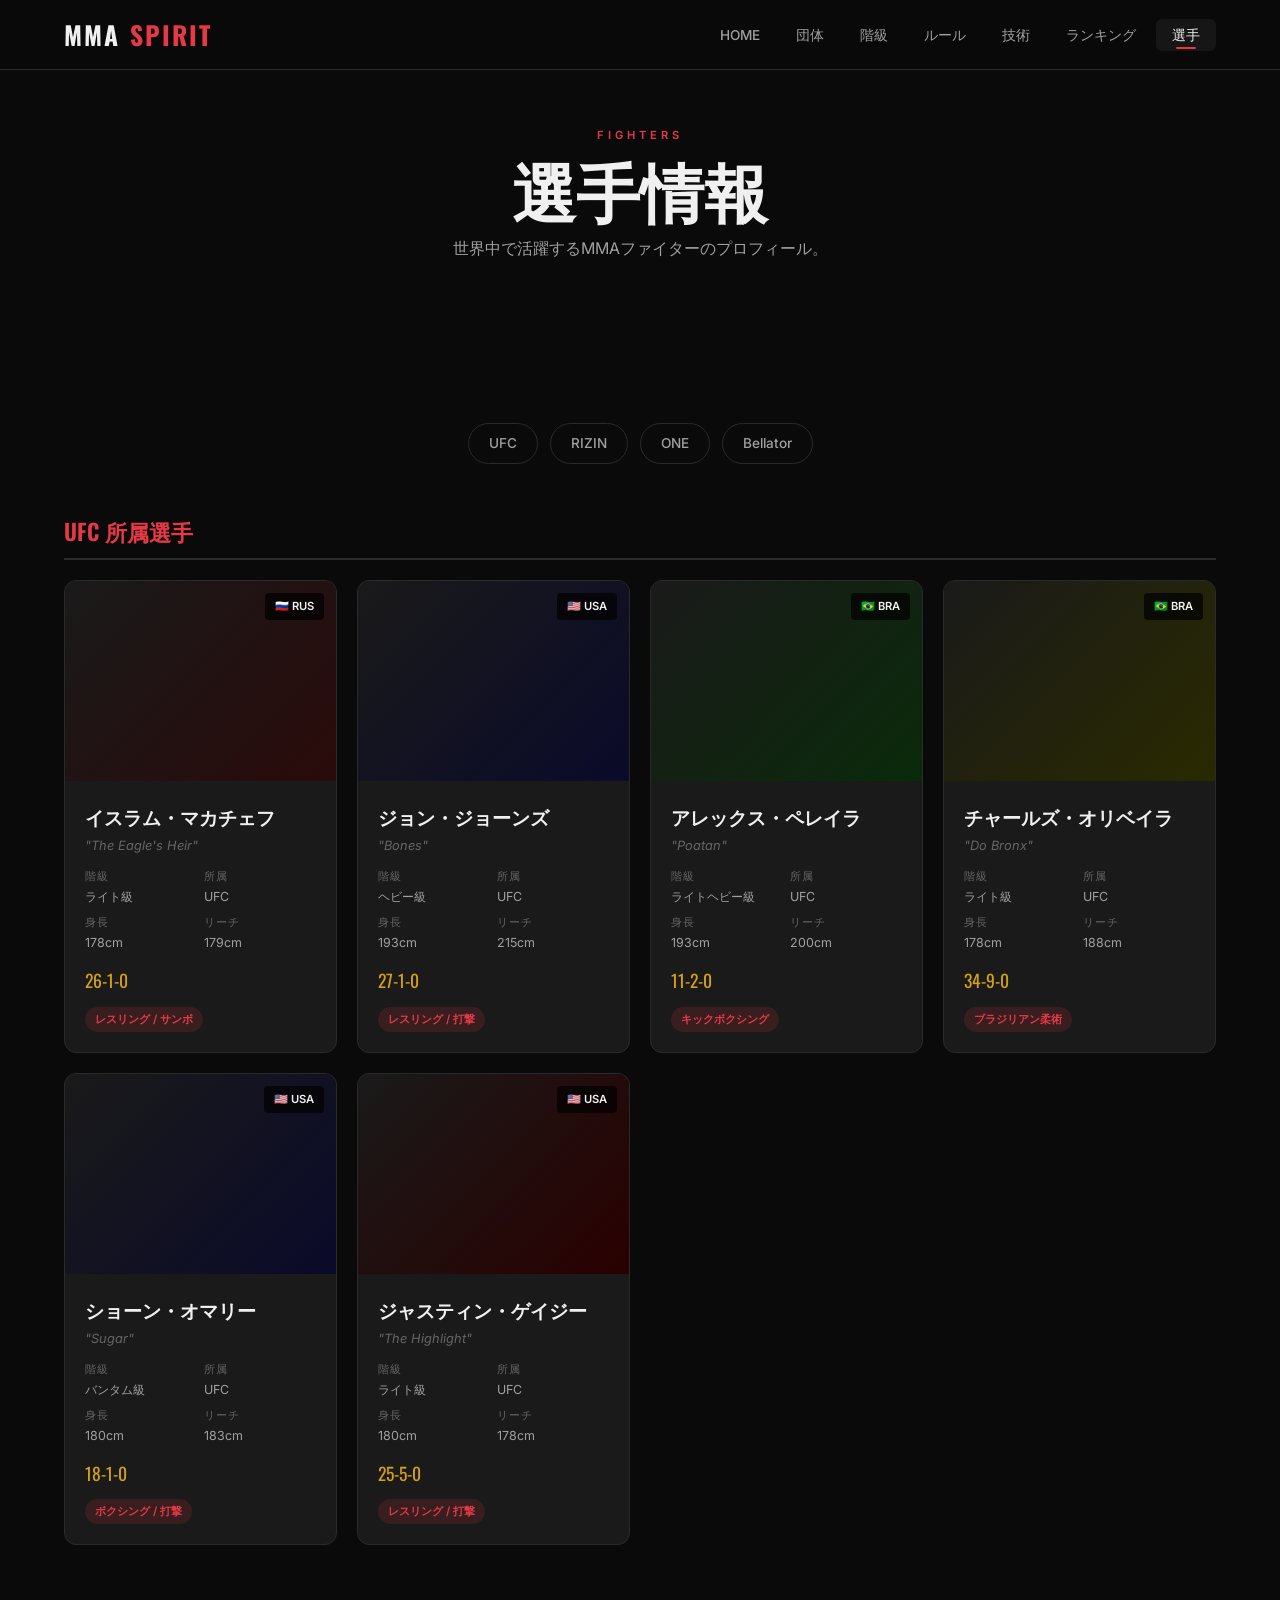
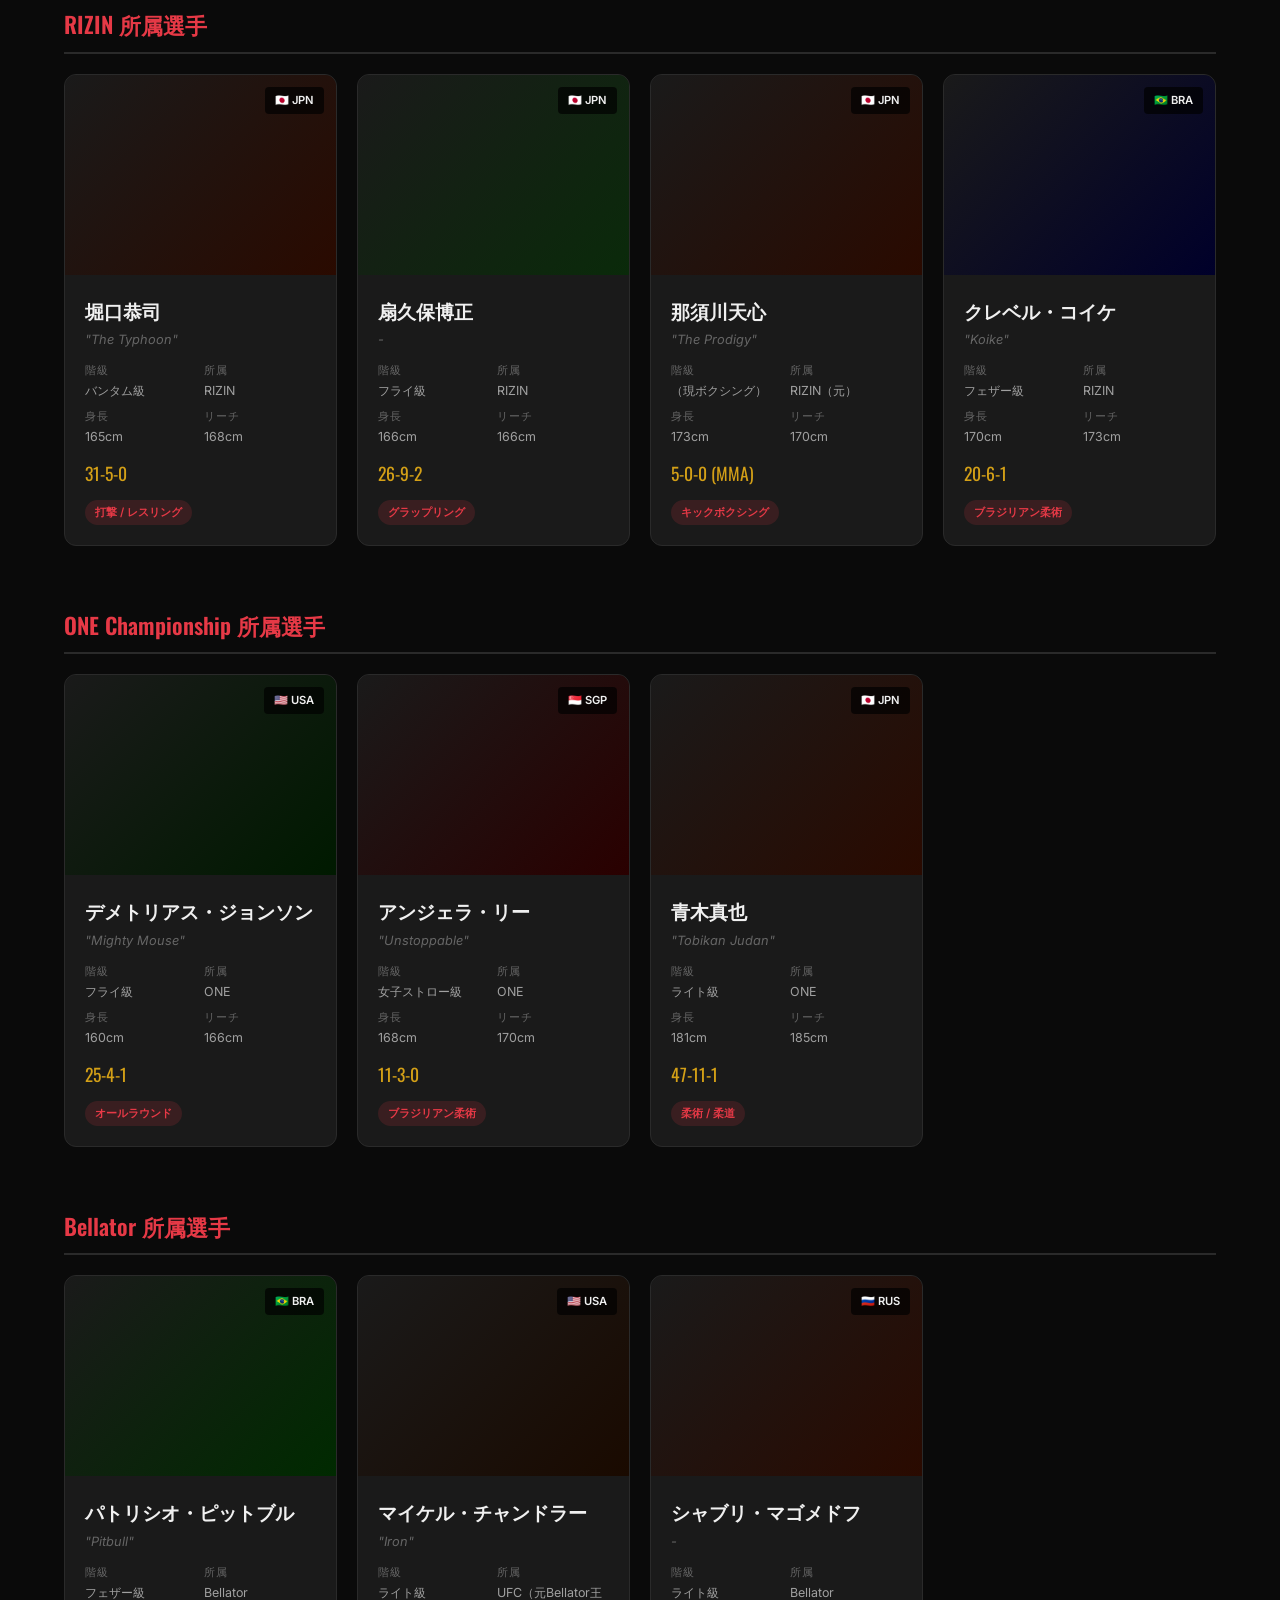
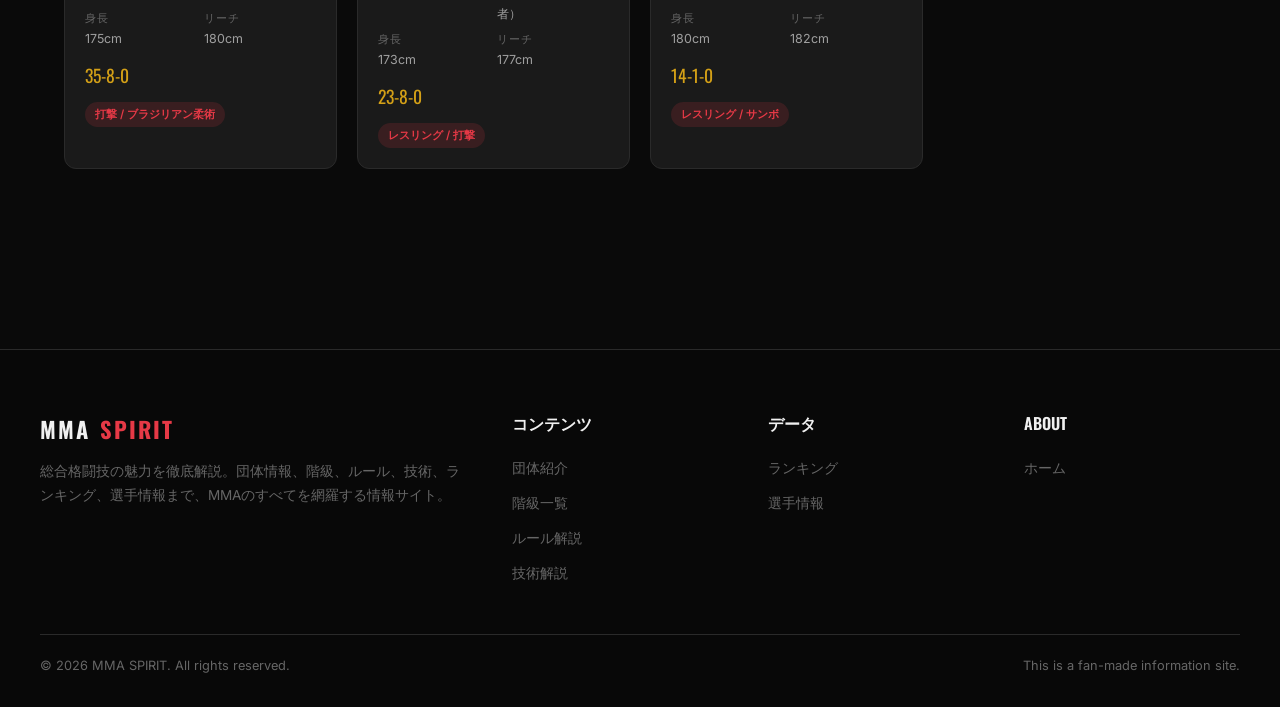
==== fighters.html @ 65aec757 "update" ====
<!DOCTYPE html>
<html lang="ja">
<head>
  <meta charset="UTF-8">
  <meta name="viewport" content="width=device-width, initial-scale=1.0">
  <title>選手情報 | MMA SPIRIT</title>
  <link rel="icon" type="image/svg+xml" href="data:image/svg+xml,<svg xmlns='http://www.w3.org/2000/svg' viewBox='0 0 100 100'><text y='.9em' font-size='90'>🥊</text></svg>">
  <link rel="stylesheet" href="css/style.css">
</head>
<body>

  <nav class="nav">
    <div class="nav-inner">
      <a href="index.html" class="nav-logo">MMA<span>SPIRIT</span></a>
      <ul class="nav-links">
        <li><a href="index.html">HOME</a></li>
        <li><a href="organizations.html">団体</a></li>
        <li><a href="weight-classes.html">階級</a></li>
        <li><a href="rules.html">ルール</a></li>
        <li><a href="techniques.html">技術</a></li>
        <li><a href="rankings.html">ランキング</a></li>
        <li><a href="fighters.html" class="active">選手</a></li>
      </ul>
      <button class="nav-toggle" aria-label="メニュー">
        <span></span><span></span><span></span>
      </button>
    </div>
  </nav>

  <header class="page-header">
    <div class="page-header-bg"></div>
    <div class="page-header-content">
      <div class="section-label">Fighters</div>
      <h1>選手情報</h1>
      <p style="color:var(--text-secondary); margin-top:12px; font-size:1rem;">世界中で活躍するMMAファイターのプロフィール。</p>
    </div>
  </header>

  <section class="section">
    <div class="section-nav">
      <a href="#ufc-fighters">UFC</a>
      <a href="#rizin-fighters">RIZIN</a>
      <a href="#one-fighters">ONE</a>
      <a href="#bellator-fighters">Bellator</a>
    </div>

    <div id="ufc-fighters">
      <h2 class="weight-category-label">UFC 所属選手</h2>
      <div class="fighter-grid">
        <div class="fighter-card fade-in">
          <div class="fighter-image" style="background: linear-gradient(135deg, #1a1a1a 0%, #2a0a0a 100%);">
            <span class="fighter-flag">🇷🇺 RUS</span>
          </div>
          <div class="fighter-body">
            <h3 class="fighter-name">イスラム・マカチェフ</h3>
            <div class="fighter-nickname">"The Eagle's Heir"</div>
            <div class="fighter-stats">
              <div class="fighter-stat"><span>階級</span>ライト級</div>
              <div class="fighter-stat"><span>所属</span>UFC</div>
              <div class="fighter-stat"><span>身長</span>178cm</div>
              <div class="fighter-stat"><span>リーチ</span>179cm</div>
            </div>
            <div class="fighter-record">26-1-0</div>
            <div style="margin-top:8px;"><span class="fighter-style">レスリング / サンボ</span></div>
          </div>
        </div>

        <div class="fighter-card fade-in">
          <div class="fighter-image" style="background: linear-gradient(135deg, #1a1a1a 0%, #0a0a2a 100%);">
            <span class="fighter-flag">🇺🇸 USA</span>
          </div>
          <div class="fighter-body">
            <h3 class="fighter-name">ジョン・ジョーンズ</h3>
            <div class="fighter-nickname">"Bones"</div>
            <div class="fighter-stats">
              <div class="fighter-stat"><span>階級</span>ヘビー級</div>
              <div class="fighter-stat"><span>所属</span>UFC</div>
              <div class="fighter-stat"><span>身長</span>193cm</div>
              <div class="fighter-stat"><span>リーチ</span>215cm</div>
            </div>
            <div class="fighter-record">27-1-0</div>
            <div style="margin-top:8px;"><span class="fighter-style">レスリング / 打撃</span></div>
          </div>
        </div>

        <div class="fighter-card fade-in">
          <div class="fighter-image" style="background: linear-gradient(135deg, #1a1a1a 0%, #0a2a0a 100%);">
            <span class="fighter-flag">🇧🇷 BRA</span>
          </div>
          <div class="fighter-body">
            <h3 class="fighter-name">アレックス・ペレイラ</h3>
            <div class="fighter-nickname">"Poatan"</div>
            <div class="fighter-stats">
              <div class="fighter-stat"><span>階級</span>ライトヘビー級</div>
              <div class="fighter-stat"><span>所属</span>UFC</div>
              <div class="fighter-stat"><span>身長</span>193cm</div>
              <div class="fighter-stat"><span>リーチ</span>200cm</div>
            </div>
            <div class="fighter-record">11-2-0</div>
            <div style="margin-top:8px;"><span class="fighter-style">キックボクシング</span></div>
          </div>
        </div>

        <div class="fighter-card fade-in">
          <div class="fighter-image" style="background: linear-gradient(135deg, #1a1a1a 0%, #2a2a00 100%);">
            <span class="fighter-flag">🇧🇷 BRA</span>
          </div>
          <div class="fighter-body">
            <h3 class="fighter-name">チャールズ・オリベイラ</h3>
            <div class="fighter-nickname">"Do Bronx"</div>
            <div class="fighter-stats">
              <div class="fighter-stat"><span>階級</span>ライト級</div>
              <div class="fighter-stat"><span>所属</span>UFC</div>
              <div class="fighter-stat"><span>身長</span>178cm</div>
              <div class="fighter-stat"><span>リーチ</span>188cm</div>
            </div>
            <div class="fighter-record">34-9-0</div>
            <div style="margin-top:8px;"><span class="fighter-style">ブラジリアン柔術</span></div>
          </div>
        </div>

        <div class="fighter-card fade-in">
          <div class="fighter-image" style="background: linear-gradient(135deg, #1a1a1a 0%, #0a0a2a 100%);">
            <span class="fighter-flag">🇺🇸 USA</span>
          </div>
          <div class="fighter-body">
            <h3 class="fighter-name">ショーン・オマリー</h3>
            <div class="fighter-nickname">"Sugar"</div>
            <div class="fighter-stats">
              <div class="fighter-stat"><span>階級</span>バンタム級</div>
              <div class="fighter-stat"><span>所属</span>UFC</div>
              <div class="fighter-stat"><span>身長</span>180cm</div>
              <div class="fighter-stat"><span>リーチ</span>183cm</div>
            </div>
            <div class="fighter-record">18-1-0</div>
            <div style="margin-top:8px;"><span class="fighter-style">ボクシング / 打撃</span></div>
          </div>
        </div>

        <div class="fighter-card fade-in">
          <div class="fighter-image" style="background: linear-gradient(135deg, #1a1a1a 0%, #2a0000 100%);">
            <span class="fighter-flag">🇺🇸 USA</span>
          </div>
          <div class="fighter-body">
            <h3 class="fighter-name">ジャスティン・ゲイジー</h3>
            <div class="fighter-nickname">"The Highlight"</div>
            <div class="fighter-stats">
              <div class="fighter-stat"><span>階級</span>ライト級</div>
              <div class="fighter-stat"><span>所属</span>UFC</div>
              <div class="fighter-stat"><span>身長</span>180cm</div>
              <div class="fighter-stat"><span>リーチ</span>178cm</div>
            </div>
            <div class="fighter-record">25-5-0</div>
            <div style="margin-top:8px;"><span class="fighter-style">レスリング / 打撃</span></div>
          </div>
        </div>
      </div>
    </div>

    <div id="rizin-fighters" style="margin-top:60px;">
      <h2 class="weight-category-label">RIZIN 所属選手</h2>
      <div class="fighter-grid">
        <div class="fighter-card fade-in">
          <div class="fighter-image" style="background: linear-gradient(135deg, #1a1a1a 0%, #2a0a00 100%);">
            <span class="fighter-flag">🇯🇵 JPN</span>
          </div>
          <div class="fighter-body">
            <h3 class="fighter-name">堀口恭司</h3>
            <div class="fighter-nickname">"The Typhoon"</div>
            <div class="fighter-stats">
              <div class="fighter-stat"><span>階級</span>バンタム級</div>
              <div class="fighter-stat"><span>所属</span>RIZIN</div>
              <div class="fighter-stat"><span>身長</span>165cm</div>
              <div class="fighter-stat"><span>リーチ</span>168cm</div>
            </div>
            <div class="fighter-record">31-5-0</div>
            <div style="margin-top:8px;"><span class="fighter-style">打撃 / レスリング</span></div>
          </div>
        </div>

        <div class="fighter-card fade-in">
          <div class="fighter-image" style="background: linear-gradient(135deg, #1a1a1a 0%, #0a2a0a 100%);">
            <span class="fighter-flag">🇯🇵 JPN</span>
          </div>
          <div class="fighter-body">
            <h3 class="fighter-name">扇久保博正</h3>
            <div class="fighter-nickname">-</div>
            <div class="fighter-stats">
              <div class="fighter-stat"><span>階級</span>フライ級</div>
              <div class="fighter-stat"><span>所属</span>RIZIN</div>
              <div class="fighter-stat"><span>身長</span>166cm</div>
              <div class="fighter-stat"><span>リーチ</span>166cm</div>
            </div>
            <div class="fighter-record">26-9-2</div>
            <div style="margin-top:8px;"><span class="fighter-style">グラップリング</span></div>
          </div>
        </div>

        <div class="fighter-card fade-in">
          <div class="fighter-image" style="background: linear-gradient(135deg, #1a1a1a 0%, #2a0a00 100%);">
            <span class="fighter-flag">🇯🇵 JPN</span>
          </div>
          <div class="fighter-body">
            <h3 class="fighter-name">那須川天心</h3>
            <div class="fighter-nickname">"The Prodigy"</div>
            <div class="fighter-stats">
              <div class="fighter-stat"><span>階級</span>（現ボクシング）</div>
              <div class="fighter-stat"><span>所属</span>RIZIN（元）</div>
              <div class="fighter-stat"><span>身長</span>173cm</div>
              <div class="fighter-stat"><span>リーチ</span>170cm</div>
            </div>
            <div class="fighter-record">5-0-0 (MMA)</div>
            <div style="margin-top:8px;"><span class="fighter-style">キックボクシング</span></div>
          </div>
        </div>

        <div class="fighter-card fade-in">
          <div class="fighter-image" style="background: linear-gradient(135deg, #1a1a1a 0%, #00002a 100%);">
            <span class="fighter-flag">🇧🇷 BRA</span>
          </div>
          <div class="fighter-body">
            <h3 class="fighter-name">クレベル・コイケ</h3>
            <div class="fighter-nickname">"Koike"</div>
            <div class="fighter-stats">
              <div class="fighter-stat"><span>階級</span>フェザー級</div>
              <div class="fighter-stat"><span>所属</span>RIZIN</div>
              <div class="fighter-stat"><span>身長</span>170cm</div>
              <div class="fighter-stat"><span>リーチ</span>173cm</div>
            </div>
            <div class="fighter-record">20-6-1</div>
            <div style="margin-top:8px;"><span class="fighter-style">ブラジリアン柔術</span></div>
          </div>
        </div>
      </div>
    </div>

    <div id="one-fighters" style="margin-top:60px;">
      <h2 class="weight-category-label">ONE Championship 所属選手</h2>
      <div class="fighter-grid">
        <div class="fighter-card fade-in">
          <div class="fighter-image" style="background: linear-gradient(135deg, #1a1a1a 0%, #001a00 100%);">
            <span class="fighter-flag">🇺🇸 USA</span>
          </div>
          <div class="fighter-body">
            <h3 class="fighter-name">デメトリアス・ジョンソン</h3>
            <div class="fighter-nickname">"Mighty Mouse"</div>
            <div class="fighter-stats">
              <div class="fighter-stat"><span>階級</span>フライ級</div>
              <div class="fighter-stat"><span>所属</span>ONE</div>
              <div class="fighter-stat"><span>身長</span>160cm</div>
              <div class="fighter-stat"><span>リーチ</span>166cm</div>
            </div>
            <div class="fighter-record">25-4-1</div>
            <div style="margin-top:8px;"><span class="fighter-style">オールラウンド</span></div>
          </div>
        </div>

        <div class="fighter-card fade-in">
          <div class="fighter-image" style="background: linear-gradient(135deg, #1a1a1a 0%, #2a0000 100%);">
            <span class="fighter-flag">🇸🇬 SGP</span>
          </div>
          <div class="fighter-body">
            <h3 class="fighter-name">アンジェラ・リー</h3>
            <div class="fighter-nickname">"Unstoppable"</div>
            <div class="fighter-stats">
              <div class="fighter-stat"><span>階級</span>女子ストロー級</div>
              <div class="fighter-stat"><span>所属</span>ONE</div>
              <div class="fighter-stat"><span>身長</span>168cm</div>
              <div class="fighter-stat"><span>リーチ</span>170cm</div>
            </div>
            <div class="fighter-record">11-3-0</div>
            <div style="margin-top:8px;"><span class="fighter-style">ブラジリアン柔術</span></div>
          </div>
        </div>

        <div class="fighter-card fade-in">
          <div class="fighter-image" style="background: linear-gradient(135deg, #1a1a1a 0%, #2a0a00 100%);">
            <span class="fighter-flag">🇯🇵 JPN</span>
          </div>
          <div class="fighter-body">
            <h3 class="fighter-name">青木真也</h3>
            <div class="fighter-nickname">"Tobikan Judan"</div>
            <div class="fighter-stats">
              <div class="fighter-stat"><span>階級</span>ライト級</div>
              <div class="fighter-stat"><span>所属</span>ONE</div>
              <div class="fighter-stat"><span>身長</span>181cm</div>
              <div class="fighter-stat"><span>リーチ</span>185cm</div>
            </div>
            <div class="fighter-record">47-11-1</div>
            <div style="margin-top:8px;"><span class="fighter-style">柔術 / 柔道</span></div>
          </div>
        </div>
      </div>
    </div>

    <div id="bellator-fighters" style="margin-top:60px;">
      <h2 class="weight-category-label">Bellator 所属選手</h2>
      <div class="fighter-grid">
        <div class="fighter-card fade-in">
          <div class="fighter-image" style="background: linear-gradient(135deg, #1a1a1a 0%, #002a00 100%);">
            <span class="fighter-flag">🇧🇷 BRA</span>
          </div>
          <div class="fighter-body">
            <h3 class="fighter-name">パトリシオ・ピットブル</h3>
            <div class="fighter-nickname">"Pitbull"</div>
            <div class="fighter-stats">
              <div class="fighter-stat"><span>階級</span>フェザー級</div>
              <div class="fighter-stat"><span>所属</span>Bellator</div>
              <div class="fighter-stat"><span>身長</span>175cm</div>
              <div class="fighter-stat"><span>リーチ</span>180cm</div>
            </div>
            <div class="fighter-record">35-8-0</div>
            <div style="margin-top:8px;"><span class="fighter-style">打撃 / ブラジリアン柔術</span></div>
          </div>
        </div>

        <div class="fighter-card fade-in">
          <div class="fighter-image" style="background: linear-gradient(135deg, #1a1a1a 0%, #1a0a00 100%);">
            <span class="fighter-flag">🇺🇸 USA</span>
          </div>
          <div class="fighter-body">
            <h3 class="fighter-name">マイケル・チャンドラー</h3>
            <div class="fighter-nickname">"Iron"</div>
            <div class="fighter-stats">
              <div class="fighter-stat"><span>階級</span>ライト級</div>
              <div class="fighter-stat"><span>所属</span>UFC（元Bellator王者）</div>
              <div class="fighter-stat"><span>身長</span>173cm</div>
              <div class="fighter-stat"><span>リーチ</span>177cm</div>
            </div>
            <div class="fighter-record">23-8-0</div>
            <div style="margin-top:8px;"><span class="fighter-style">レスリング / 打撃</span></div>
          </div>
        </div>

        <div class="fighter-card fade-in">
          <div class="fighter-image" style="background: linear-gradient(135deg, #1a1a1a 0%, #2a0a00 100%);">
            <span class="fighter-flag">🇷🇺 RUS</span>
          </div>
          <div class="fighter-body">
            <h3 class="fighter-name">シャブリ・マゴメドフ</h3>
            <div class="fighter-nickname">-</div>
            <div class="fighter-stats">
              <div class="fighter-stat"><span>階級</span>ライト級</div>
              <div class="fighter-stat"><span>所属</span>Bellator</div>
              <div class="fighter-stat"><span>身長</span>180cm</div>
              <div class="fighter-stat"><span>リーチ</span>182cm</div>
            </div>
            <div class="fighter-record">14-1-0</div>
            <div style="margin-top:8px;"><span class="fighter-style">レスリング / サンボ</span></div>
          </div>
        </div>
      </div>
    </div>
  </section>

  <footer class="footer">
    <div class="footer-inner">
      <div>
        <a href="index.html" class="nav-logo" style="font-size:1.4rem;">MMA<span>SPIRIT</span></a>
        <p class="footer-brand-desc">総合格闘技の魅力を徹底解説。団体情報、階級、ルール、技術、ランキング、選手情報まで、MMAのすべてを網羅する情報サイト。</p>
      </div>
      <div>
        <h4>コンテンツ</h4>
        <ul>
          <li><a href="organizations.html">団体紹介</a></li>
          <li><a href="weight-classes.html">階級一覧</a></li>
          <li><a href="rules.html">ルール解説</a></li>
          <li><a href="techniques.html">技術解説</a></li>
        </ul>
      </div>
      <div>
        <h4>データ</h4>
        <ul>
          <li><a href="rankings.html">ランキング</a></li>
          <li><a href="fighters.html">選手情報</a></li>
        </ul>
      </div>
      <div>
        <h4>ABOUT</h4>
        <ul>
          <li><a href="index.html">ホーム</a></li>
        </ul>
      </div>
    </div>
    <div class="footer-bottom">
      <span>&copy; 2026 MMA SPIRIT. All rights reserved.</span>
      <span>This is a fan-made information site.</span>
    </div>
  </footer>

  <script src="js/main.js"></script>
</body>
</html>
---- css/style.css ----
@import url('https://fonts.googleapis.com/css2?family=Oswald:wght@400;500;600;700&family=Inter:wght@300;400;500;600;700&display=swap');

:root {
  --bg-primary: #0a0a0a;
  --bg-secondary: #111111;
  --bg-card: #1a1a1a;
  --bg-card-hover: #222222;
  --border-color: #2a2a2a;
  --border-light: #333333;

  --red-primary: #e63946;
  --red-dark: #c1121f;
  --red-glow: rgba(230, 57, 70, 0.3);

  --gold-primary: #d4a017;
  --gold-light: #f0c040;
  --gold-glow: rgba(212, 160, 23, 0.3);

  --text-primary: #f0f0f0;
  --text-secondary: #a0a0a0;
  --text-muted: #666666;

  --font-heading: 'Oswald', sans-serif;
  --font-body: 'Inter', sans-serif;

  --nav-height: 70px;
  --max-width: 1200px;
  --radius-sm: 6px;
  --radius-md: 12px;
  --radius-lg: 20px;
}

*, *::before, *::after { margin: 0; padding: 0; box-sizing: border-box; }

html { scroll-behavior: smooth; }

body {
  font-family: var(--font-body);
  background: var(--bg-primary);
  color: var(--text-primary);
  line-height: 1.7;
  -webkit-font-smoothing: antialiased;
  overflow-x: hidden;
}

/* Scrollbar */
::-webkit-scrollbar { width: 8px; }
::-webkit-scrollbar-track { background: var(--bg-primary); }
::-webkit-scrollbar-thumb { background: #333; border-radius: 4px; }
::-webkit-scrollbar-thumb:hover { background: #555; }

/* Navigation */
.nav {
  position: fixed;
  top: 0; left: 0; right: 0;
  height: var(--nav-height);
  background: rgba(10, 10, 10, 0.95);
  backdrop-filter: blur(20px);
  -webkit-backdrop-filter: blur(20px);
  border-bottom: 1px solid var(--border-color);
  z-index: 1000;
  transition: transform 0.3s ease, background 0.3s ease;
}

.nav.hidden { transform: translateY(-100%); }

.nav-inner {
  max-width: var(--max-width);
  margin: 0 auto;
  padding: 0 24px;
  height: 100%;
  display: flex;
  align-items: center;
  justify-content: space-between;
}

.nav-logo {
  font-family: var(--font-heading);
  font-size: 1.6rem;
  font-weight: 700;
  text-decoration: none;
  color: var(--text-primary);
  letter-spacing: 2px;
  display: flex;
  align-items: center;
  gap: 10px;
}

.nav-logo span { color: var(--red-primary); }

.nav-links {
  display: flex;
  gap: 4px;
  list-style: none;
}

.nav-links a {
  color: var(--text-secondary);
  text-decoration: none;
  padding: 8px 16px;
  border-radius: var(--radius-sm);
  font-size: 0.85rem;
  font-weight: 500;
  transition: all 0.2s ease;
  position: relative;
}

.nav-links a:hover,
.nav-links a.active {
  color: var(--text-primary);
  background: rgba(255,255,255,0.05);
}

.nav-links a.active::after {
  content: '';
  position: absolute;
  bottom: 2px; left: 50%;
  transform: translateX(-50%);
  width: 20px;
  height: 2px;
  background: var(--red-primary);
  border-radius: 2px;
}

.nav-toggle {
  display: none;
  flex-direction: column;
  gap: 5px;
  cursor: pointer;
  background: none;
  border: none;
  padding: 4px;
}

.nav-toggle span {
  width: 24px;
  height: 2px;
  background: var(--text-primary);
  border-radius: 2px;
  transition: all 0.3s ease;
}

/* Hero Section */
.hero {
  min-height: 100vh;
  display: flex;
  align-items: center;
  justify-content: center;
  position: relative;
  overflow: hidden;
  padding: 120px 24px 80px;
}

.hero-bg {
  position: absolute;
  inset: 0;
  background:
    linear-gradient(135deg, rgba(10,10,10,0.85) 0%, rgba(10,10,10,0.6) 50%, rgba(10,10,10,0.85) 100%),
    url('https://images.unsplash.com/photo-1549719386-74dfcbf7dbed?w=1920&q=80') center/cover no-repeat;
  z-index: 0;
}

.hero-bg::after {
  content: '';
  position: absolute;
  inset: 0;
  background: radial-gradient(ellipse at center, transparent 0%, var(--bg-primary) 100%);
}

.hero-overlay {
  position: absolute;
  inset: 0;
  background: repeating-linear-gradient(
    0deg,
    transparent,
    transparent 2px,
    rgba(255,255,255,0.015) 2px,
    rgba(255,255,255,0.015) 4px
  );
  z-index: 1;
}

.hero-content {
  position: relative;
  z-index: 2;
  text-align: center;
  max-width: 800px;
}

.hero-badge {
  display: inline-block;
  padding: 6px 20px;
  border: 1px solid var(--red-primary);
  border-radius: 50px;
  font-size: 0.75rem;
  font-weight: 600;
  letter-spacing: 3px;
  text-transform: uppercase;
  color: var(--red-primary);
  margin-bottom: 24px;
  animation: fadeInUp 0.8s ease forwards;
}

.hero-title {
  font-family: var(--font-heading);
  font-size: clamp(3rem, 8vw, 6rem);
  font-weight: 700;
  line-height: 1.05;
  margin-bottom: 20px;
  letter-spacing: -1px;
  animation: fadeInUp 0.8s ease 0.1s forwards;
  opacity: 0;
}

.hero-title .highlight { color: var(--red-primary); }
.hero-title .gold { color: var(--gold-primary); }

.hero-sub {
  font-size: clamp(1rem, 2vw, 1.2rem);
  color: var(--text-secondary);
  margin-bottom: 40px;
  line-height: 1.8;
  animation: fadeInUp 0.8s ease 0.2s forwards;
  opacity: 0;
}

.hero-actions {
  display: flex;
  gap: 16px;
  justify-content: center;
  flex-wrap: wrap;
  animation: fadeInUp 0.8s ease 0.3s forwards;
  opacity: 0;
}

/* Buttons */
.btn {
  display: inline-flex;
  align-items: center;
  gap: 8px;
  padding: 14px 32px;
  border-radius: var(--radius-sm);
  font-family: var(--font-body);
  font-size: 0.9rem;
  font-weight: 600;
  text-decoration: none;
  cursor: pointer;
  border: none;
  transition: all 0.3s ease;
  position: relative;
  overflow: hidden;
}

.btn-primary {
  background: var(--red-primary);
  color: #fff;
}

.btn-primary:hover {
  background: var(--red-dark);
  transform: translateY(-2px);
  box-shadow: 0 8px 30px var(--red-glow);
}

.btn-secondary {
  background: transparent;
  color: var(--text-primary);
  border: 1px solid var(--border-light);
}

.btn-secondary:hover {
  border-color: var(--text-primary);
  background: rgba(255,255,255,0.05);
  transform: translateY(-2px);
}

.btn-gold {
  background: var(--gold-primary);
  color: #0a0a0a;
}

.btn-gold:hover {
  background: var(--gold-light);
  transform: translateY(-2px);
  box-shadow: 0 8px 30px var(--gold-glow);
}

/* Section */
.section {
  padding: 100px 24px;
  max-width: var(--max-width);
  margin: 0 auto;
}

.section-header {
  text-align: center;
  margin-bottom: 60px;
}

.section-label {
  display: inline-block;
  font-size: 0.7rem;
  font-weight: 600;
  letter-spacing: 4px;
  text-transform: uppercase;
  color: var(--red-primary);
  margin-bottom: 12px;
}

.section-title {
  font-family: var(--font-heading);
  font-size: clamp(2rem, 4vw, 3rem);
  font-weight: 700;
  margin-bottom: 16px;
}

.section-desc {
  color: var(--text-secondary);
  font-size: 1.05rem;
  max-width: 600px;
  margin: 0 auto;
}

/* Base Disciplines Grid */
.disciplines-grid {
  display: grid;
  grid-template-columns: repeat(4, 1fr);
  gap: 20px;
}

.discipline-card {
  background: var(--bg-card);
  border: 1px solid var(--border-color);
  border-radius: var(--radius-md);
  padding: 40px 24px;
  text-align: center;
  transition: all 0.3s ease;
  position: relative;
  overflow: hidden;
}

.discipline-card::before {
  content: '';
  position: absolute;
  top: 0; left: 0; right: 0;
  height: 3px;
  background: var(--red-primary);
  transform: scaleX(0);
  transform-origin: left;
  transition: transform 0.3s ease;
}

.discipline-card:hover::before { transform: scaleX(1); }

.discipline-card:hover {
  background: var(--bg-card-hover);
  border-color: var(--border-light);
  transform: translateY(-4px);
}

.discipline-icon {
  width: 64px;
  height: 64px;
  margin: 0 auto 20px;
  border-radius: 50%;
  display: flex;
  align-items: center;
  justify-content: center;
  font-size: 1.8rem;
  border: 2px solid var(--border-color);
  transition: all 0.3s ease;
}

.discipline-card:hover .discipline-icon {
  border-color: var(--red-primary);
  background: var(--red-glow);
}

.discipline-name {
  font-family: var(--font-heading);
  font-size: 1.3rem;
  font-weight: 600;
  margin-bottom: 8px;
}

.discipline-sub {
  font-size: 0.8rem;
  color: var(--text-muted);
  margin-bottom: 12px;
}

.discipline-desc {
  font-size: 0.88rem;
  color: var(--text-secondary);
  line-height: 1.7;
}

/* Organization Cards */
.org-grid {
  display: grid;
  grid-template-columns: repeat(auto-fill, minmax(340px, 1fr));
  gap: 24px;
}

.org-card {
  background: var(--bg-card);
  border: 1px solid var(--border-color);
  border-radius: var(--radius-md);
  padding: 36px 28px;
  transition: all 0.3s ease;
  position: relative;
  overflow: hidden;
}

.org-card:hover {
  background: var(--bg-card-hover);
  border-color: var(--border-light);
  transform: translateY(-4px);
}

.org-card .org-color-bar {
  position: absolute;
  top: 0; left: 0; right: 0;
  height: 3px;
}

.org-name {
  font-family: var(--font-heading);
  font-size: 1.6rem;
  font-weight: 600;
  margin-bottom: 4px;
}

.org-region {
  font-size: 0.8rem;
  color: var(--text-muted);
  text-transform: uppercase;
  letter-spacing: 2px;
  margin-bottom: 16px;
}

.org-desc {
  font-size: 0.9rem;
  color: var(--text-secondary);
  line-height: 1.8;
  margin-bottom: 16px;
}

.org-tags {
  display: flex;
  flex-wrap: wrap;
  gap: 8px;
}

.org-tag {
  padding: 4px 12px;
  background: rgba(255,255,255,0.05);
  border-radius: 50px;
  font-size: 0.75rem;
  color: var(--text-secondary);
}

/* Weight Classes */
.weight-table-wrapper {
  overflow-x: auto;
  border-radius: var(--radius-md);
  border: 1px solid var(--border-color);
}

.weight-table {
  width: 100%;
  border-collapse: collapse;
  font-size: 0.9rem;
}

.weight-table thead {
  background: #151515;
}

.weight-table th {
  padding: 16px 20px;
  text-align: left;
  font-family: var(--font-heading);
  font-size: 0.85rem;
  font-weight: 600;
  letter-spacing: 1px;
  text-transform: uppercase;
  color: var(--text-secondary);
  border-bottom: 1px solid var(--border-color);
}

.weight-table td {
  padding: 14px 20px;
  border-bottom: 1px solid var(--border-color);
  color: var(--text-secondary);
}

.weight-table tbody tr:hover {
  background: rgba(255,255,255,0.02);
}

.weight-table .weight-class {
  color: var(--text-primary);
  font-weight: 600;
}

.weight-table .weight-limit {
  font-family: var(--font-heading);
  color: var(--gold-primary);
  font-size: 1rem;
}

.weight-category-label {
  font-family: var(--font-heading);
  font-size: 1.4rem;
  font-weight: 600;
  color: var(--red-primary);
  margin: 48px 0 20px;
  padding-bottom: 8px;
  border-bottom: 2px solid var(--border-color);
}

.weight-category-label:first-of-type { margin-top: 0; }

/* Rules page */
.rules-grid {
  display: grid;
  grid-template-columns: repeat(auto-fill, minmax(300px, 1fr));
  gap: 24px;
}

.rule-card {
  background: var(--bg-card);
  border: 1px solid var(--border-color);
  border-radius: var(--radius-md);
  padding: 32px 28px;
  transition: all 0.3s ease;
}

.rule-card:hover {
  border-color: var(--border-light);
  background: var(--bg-card-hover);
}

.rule-number {
  font-family: var(--font-heading);
  font-size: 2.5rem;
  font-weight: 700;
  color: var(--red-primary);
  opacity: 0.3;
  line-height: 1;
  margin-bottom: 8px;
}

.rule-title {
  font-family: var(--font-heading);
  font-size: 1.2rem;
  font-weight: 600;
  margin-bottom: 10px;
}

.rule-text {
  font-size: 0.88rem;
  color: var(--text-secondary);
  line-height: 1.8;
}

.rule-highlight {
  background: var(--bg-card);
  border: 1px solid var(--red-primary);
  border-radius: var(--radius-md);
  padding: 32px 28px;
  margin-top: 40px;
}

.rule-highlight-title {
  font-family: var(--font-heading);
  font-size: 1.2rem;
  font-weight: 600;
  color: var(--red-primary);
  margin-bottom: 12px;
}

.rule-highlight ul {
  list-style: none;
  display: grid;
  grid-template-columns: repeat(auto-fill, minmax(250px, 1fr));
  gap: 12px;
}

.rule-highlight li {
  color: var(--text-secondary);
  font-size: 0.9rem;
  padding-left: 20px;
  position: relative;
}

.rule-highlight li::before {
  content: '✕';
  position: absolute;
  left: 0;
  color: var(--red-primary);
  font-weight: 700;
}

/* Techniques */
.tech-grid {
  display: grid;
  grid-template-columns: repeat(2, 1fr);
  gap: 24px;
}

.tech-card {
  background: var(--bg-card);
  border: 1px solid var(--border-color);
  border-radius: var(--radius-md);
  overflow: hidden;
  transition: all 0.3s ease;
}

.tech-card:hover {
  border-color: var(--border-light);
  transform: translateY(-4px);
}

.tech-card-image {
  height: 200px;
  background-size: cover;
  background-position: center;
  position: relative;
}

.tech-card-image .tech-overlay {
  position: absolute;
  inset: 0;
  background: linear-gradient(to top, var(--bg-card) 0%, transparent 60%);
}

.tech-card-body {
  padding: 28px;
}

.tech-card-label {
  font-size: 0.7rem;
  font-weight: 600;
  letter-spacing: 3px;
  text-transform: uppercase;
  color: var(--red-primary);
  margin-bottom: 8px;
}

.tech-card-title {
  font-family: var(--font-heading);
  font-size: 1.4rem;
  font-weight: 600;
  margin-bottom: 12px;
}

.tech-card-desc {
  font-size: 0.88rem;
  color: var(--text-secondary);
  line-height: 1.8;
}

/* Rankings */
.rank-list {
  display: flex;
  flex-direction: column;
  gap: 8px;
}

.rank-item {
  display: flex;
  align-items: center;
  gap: 16px;
  padding: 16px 20px;
  background: var(--bg-card);
  border: 1px solid var(--border-color);
  border-radius: var(--radius-sm);
  transition: all 0.2s ease;
}

.rank-item:hover {
  background: var(--bg-card-hover);
  border-color: var(--border-light);
}

.rank-number {
  font-family: var(--font-heading);
  font-size: 1.2rem;
  font-weight: 700;
  color: var(--text-muted);
  width: 36px;
  text-align: center;
  flex-shrink: 0;
}

.rank-item:nth-child(1) .rank-number { color: var(--gold-primary); }
.rank-item:nth-child(2) .rank-number { color: #c0c0c0; }
.rank-item:nth-child(3) .rank-number { color: #cd7f32; }

.rank-info { flex: 1; }

.rank-name {
  font-weight: 600;
  color: var(--text-primary);
  font-size: 0.95rem;
}

.rank-detail {
  font-size: 0.8rem;
  color: var(--text-muted);
}

.rank-stat {
  font-family: var(--font-heading);
  color: var(--gold-primary);
  font-weight: 600;
  font-size: 0.9rem;
}

/* Fighter Cards */
.fighter-grid {
  display: grid;
  grid-template-columns: repeat(auto-fill, minmax(260px, 1fr));
  gap: 20px;
}

.fighter-card {
  background: var(--bg-card);
  border: 1px solid var(--border-color);
  border-radius: var(--radius-md);
  overflow: hidden;
  transition: all 0.3s ease;
}

.fighter-card:hover {
  transform: translateY(-4px);
  border-color: var(--border-light);
  box-shadow: 0 12px 40px rgba(0,0,0,0.4);
}

.fighter-image {
  height: 200px;
  background-size: cover;
  background-position: center top;
  position: relative;
}

.fighter-image .fighter-flag {
  position: absolute;
  top: 12px; right: 12px;
  padding: 4px 10px;
  background: rgba(0,0,0,0.7);
  border-radius: 4px;
  font-size: 0.7rem;
  font-weight: 600;
  color: var(--text-primary);
}

.fighter-body {
  padding: 20px;
}

.fighter-name {
  font-family: var(--font-heading);
  font-size: 1.2rem;
  font-weight: 600;
  margin-bottom: 2px;
}

.fighter-nickname {
  font-size: 0.8rem;
  color: var(--text-muted);
  font-style: italic;
  margin-bottom: 10px;
}

.fighter-stats {
  display: grid;
  grid-template-columns: 1fr 1fr;
  gap: 6px;
  margin-bottom: 12px;
}

.fighter-stat {
  font-size: 0.78rem;
  color: var(--text-secondary);
}

.fighter-stat span {
  color: var(--text-muted);
  display: block;
  font-size: 0.7rem;
  text-transform: uppercase;
  letter-spacing: 1px;
}

.fighter-record {
  font-family: var(--font-heading);
  font-size: 1.1rem;
  color: var(--gold-primary);
}

.fighter-style {
  display: inline-block;
  padding: 3px 10px;
  background: rgba(230,57,70,0.15);
  color: var(--red-primary);
  border-radius: 50px;
  font-size: 0.7rem;
  font-weight: 600;
}

/* Footer */
.footer {
  background: #080808;
  border-top: 1px solid var(--border-color);
  padding: 60px 24px 30px;
  margin-top: 80px;
}

.footer-inner {
  max-width: var(--max-width);
  margin: 0 auto;
  display: grid;
  grid-template-columns: 2fr 1fr 1fr 1fr;
  gap: 40px;
}

.footer-brand-desc {
  font-size: 0.85rem;
  color: var(--text-muted);
  line-height: 1.7;
  margin-top: 12px;
}

.footer h4 {
  font-family: var(--font-heading);
  font-size: 1rem;
  font-weight: 600;
  margin-bottom: 16px;
  color: var(--text-primary);
}

.footer ul { list-style: none; }

.footer ul li { margin-bottom: 8px; }

.footer ul a {
  color: var(--text-muted);
  text-decoration: none;
  font-size: 0.85rem;
  transition: color 0.2s ease;
}

.footer ul a:hover { color: var(--red-primary); }

.footer-bottom {
  max-width: var(--max-width);
  margin: 40px auto 0;
  padding-top: 20px;
  border-top: 1px solid var(--border-color);
  display: flex;
  justify-content: space-between;
  align-items: center;
  font-size: 0.8rem;
  color: var(--text-muted);
}

/* Animations */
@keyframes fadeInUp {
  from { opacity: 0; transform: translateY(30px); }
  to { opacity: 1; transform: translateY(0); }
}

@keyframes fadeIn {
  from { opacity: 0; }
  to { opacity: 1; }
}

.fade-in {
  opacity: 0;
  transform: translateY(30px);
  transition: all 0.6s ease;
}

.fade-in.visible {
  opacity: 1;
  transform: translateY(0);
}

/* Content Text Styles */
.content-section {
  max-width: 800px;
  margin: 0 auto;
}

.content-section h2 {
  font-family: var(--font-heading);
  font-size: 1.8rem;
  font-weight: 600;
  margin: 40px 0 16px;
}

.content-section h3 {
  font-family: var(--font-heading);
  font-size: 1.3rem;
  font-weight: 600;
  margin: 28px 0 12px;
  color: var(--gold-primary);
}

.content-section p {
  color: var(--text-secondary);
  font-size: 0.95rem;
  line-height: 1.9;
  margin-bottom: 16px;
}

.content-section ul, .content-section ol {
  color: var(--text-secondary);
  font-size: 0.95rem;
  line-height: 1.9;
  padding-left: 24px;
  margin-bottom: 16px;
}

.content-section li { margin-bottom: 8px; }

.content-section strong {
  color: var(--text-primary);
}

.info-box {
  background: var(--bg-card);
  border-left: 3px solid var(--red-primary);
  border-radius: 0 var(--radius-sm) var(--radius-sm) 0;
  padding: 20px 24px;
  margin: 24px 0;
}

.info-box-title {
  font-family: var(--font-heading);
  font-size: 1rem;
  font-weight: 600;
  color: var(--red-primary);
  margin-bottom: 8px;
}

.info-box p {
  margin-bottom: 0;
  font-size: 0.88rem;
}

/* Page Header (inner pages) */
.page-header {
  padding: 120px 24px 60px;
  text-align: center;
  position: relative;
  overflow: hidden;
}

.page-header-bg {
  position: absolute;
  inset: 0;
  background:
    linear-gradient(135deg, rgba(10,10,10,0.9) 0%, rgba(10,10,10,0.7) 100%),
    url('https://images.unsplash.com/photo-1574680099147-aa99eefb0b34?w=1920&q=80') center/cover no-repeat fixed;
  z-index: 0;
}

.page-header-bg::after {
  content: '';
  position: absolute;
  inset: 0;
  background: radial-gradient(ellipse at center, transparent 0%, var(--bg-primary) 100%);
}

.page-header-content {
  position: relative;
  z-index: 1;
}

.page-header-content .section-label { margin-bottom: 8px; }

.page-header-content h1 {
  font-family: var(--font-heading);
  font-size: clamp(2.5rem, 5vw, 4rem);
  font-weight: 700;
  line-height: 1.1;
}

/* Bottom nav */
.section-nav {
  display: flex;
  justify-content: center;
  gap: 12px;
  flex-wrap: wrap;
  margin-bottom: 48px;
}

.section-nav a {
  padding: 8px 20px;
  border: 1px solid var(--border-color);
  border-radius: 50px;
  color: var(--text-secondary);
  text-decoration: none;
  font-size: 0.85rem;
  font-weight: 500;
  transition: all 0.2s ease;
}

.section-nav a:hover,
.section-nav a.active {
  border-color: var(--red-primary);
  color: var(--red-primary);
  background: rgba(230,57,70,0.1);
}

/* Responsive */
@media (max-width: 1024px) {
  .disciplines-grid { grid-template-columns: repeat(2, 1fr); }
  .tech-grid { grid-template-columns: 1fr; }
  .footer-inner { grid-template-columns: 1fr 1fr; }
}

@media (max-width: 768px) {
  .nav-links {
    position: fixed;
    top: var(--nav-height);
    left: 0; right: 0;
    background: rgba(10,10,10,0.98);
    backdrop-filter: blur(20px);
    flex-direction: column;
    padding: 16px;
    gap: 4px;
    transform: translateY(-100%);
    opacity: 0;
    transition: all 0.3s ease;
    border-bottom: 1px solid var(--border-color);
    pointer-events: none;
  }

  .nav-links.open {
    transform: translateY(0);
    opacity: 1;
    pointer-events: auto;
  }

  .nav-links a { padding: 12px 16px; }

  .nav-toggle { display: flex; }

  .hero { min-height: 80vh; padding: 100px 20px 60px; }

  .section { padding: 60px 20px; }

  .disciplines-grid { grid-template-columns: 1fr 1fr; gap: 12px; }

  .org-grid,
  .fighter-grid { grid-template-columns: 1fr; }

  .rules-grid { grid-template-columns: 1fr; }

  .footer-inner { grid-template-columns: 1fr; gap: 30px; }

  .footer-bottom { flex-direction: column; gap: 8px; text-align: center; }

  .page-header { padding: 100px 20px 40px; }

  .discipline-card { padding: 28px 16px; }
}

@media (max-width: 480px) {
  .disciplines-grid { grid-template-columns: 1fr; }

  .hero-actions { flex-direction: column; align-items: center; }

  .btn { width: 100%; justify-content: center; }

  .rank-item { flex-wrap: wrap; }

  .weight-table { font-size: 0.8rem; }
  .weight-table th,
  .weight-table td { padding: 10px 12px; }
}
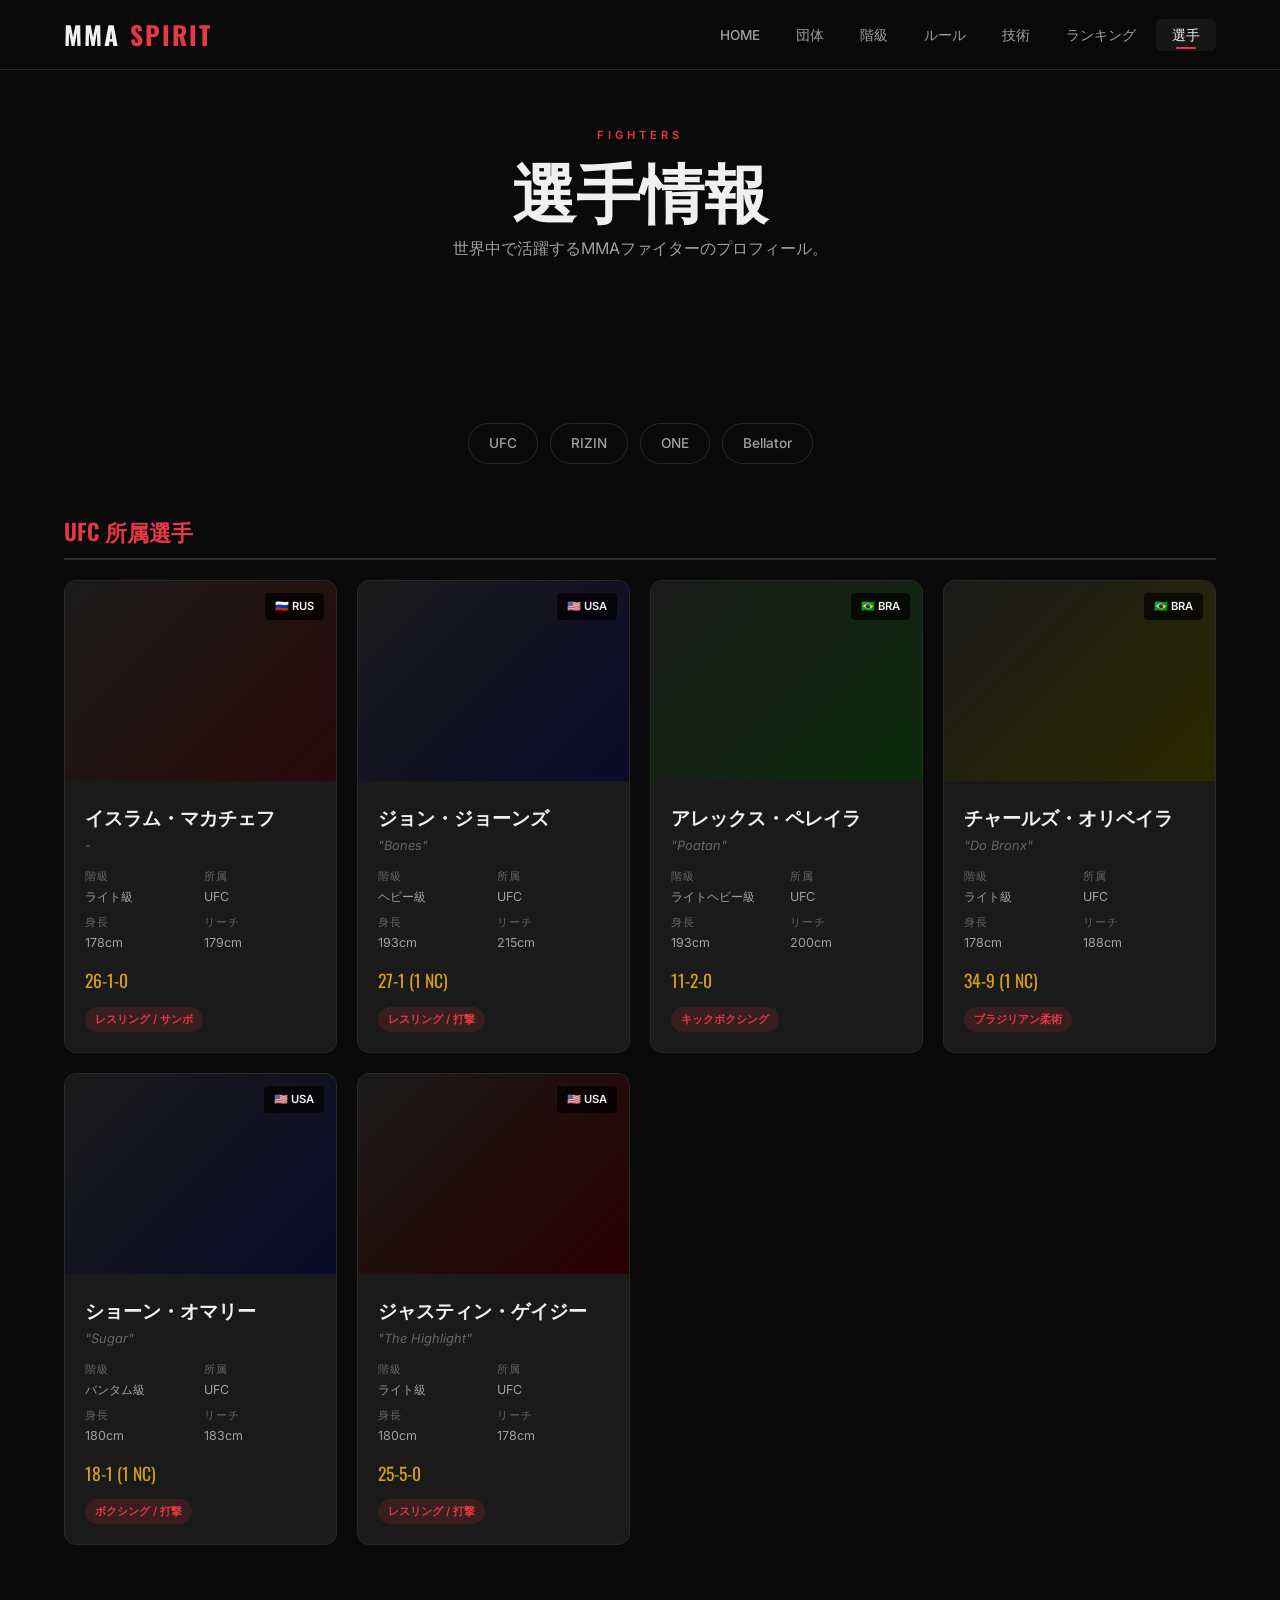
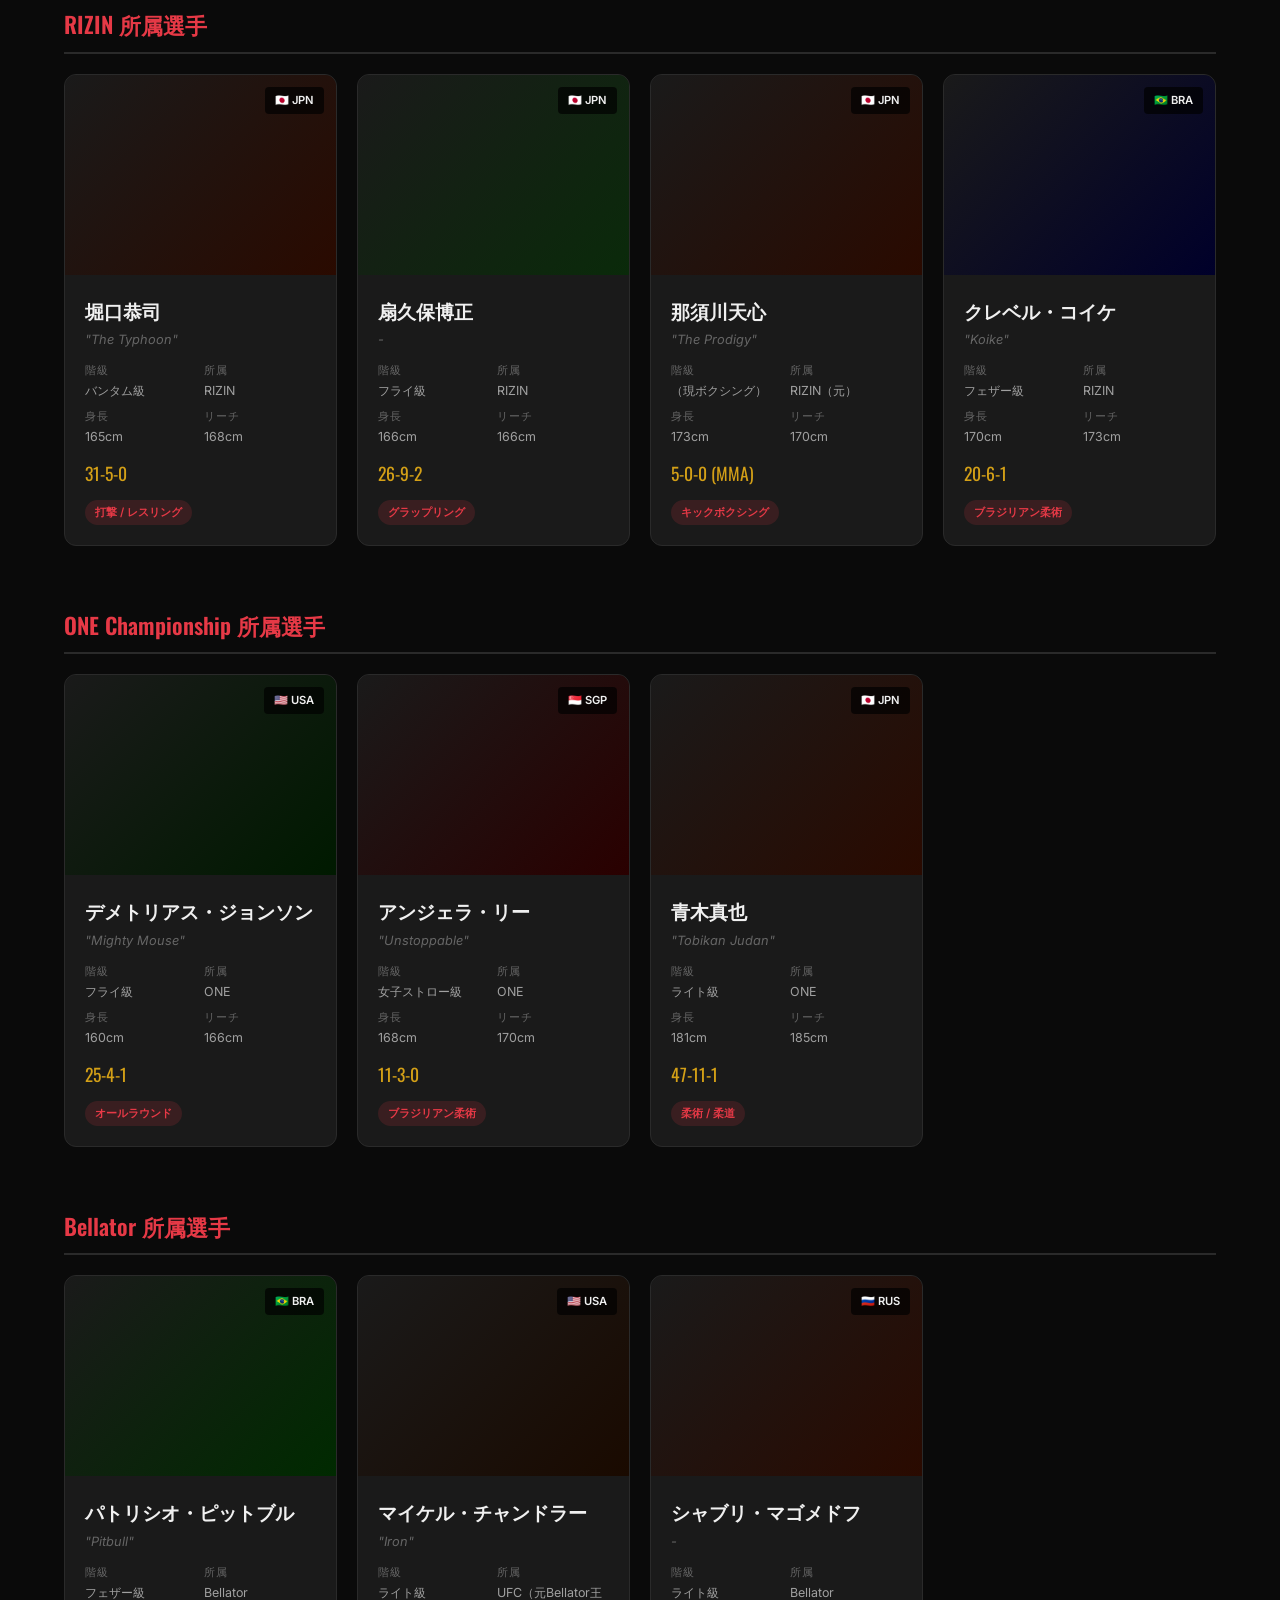
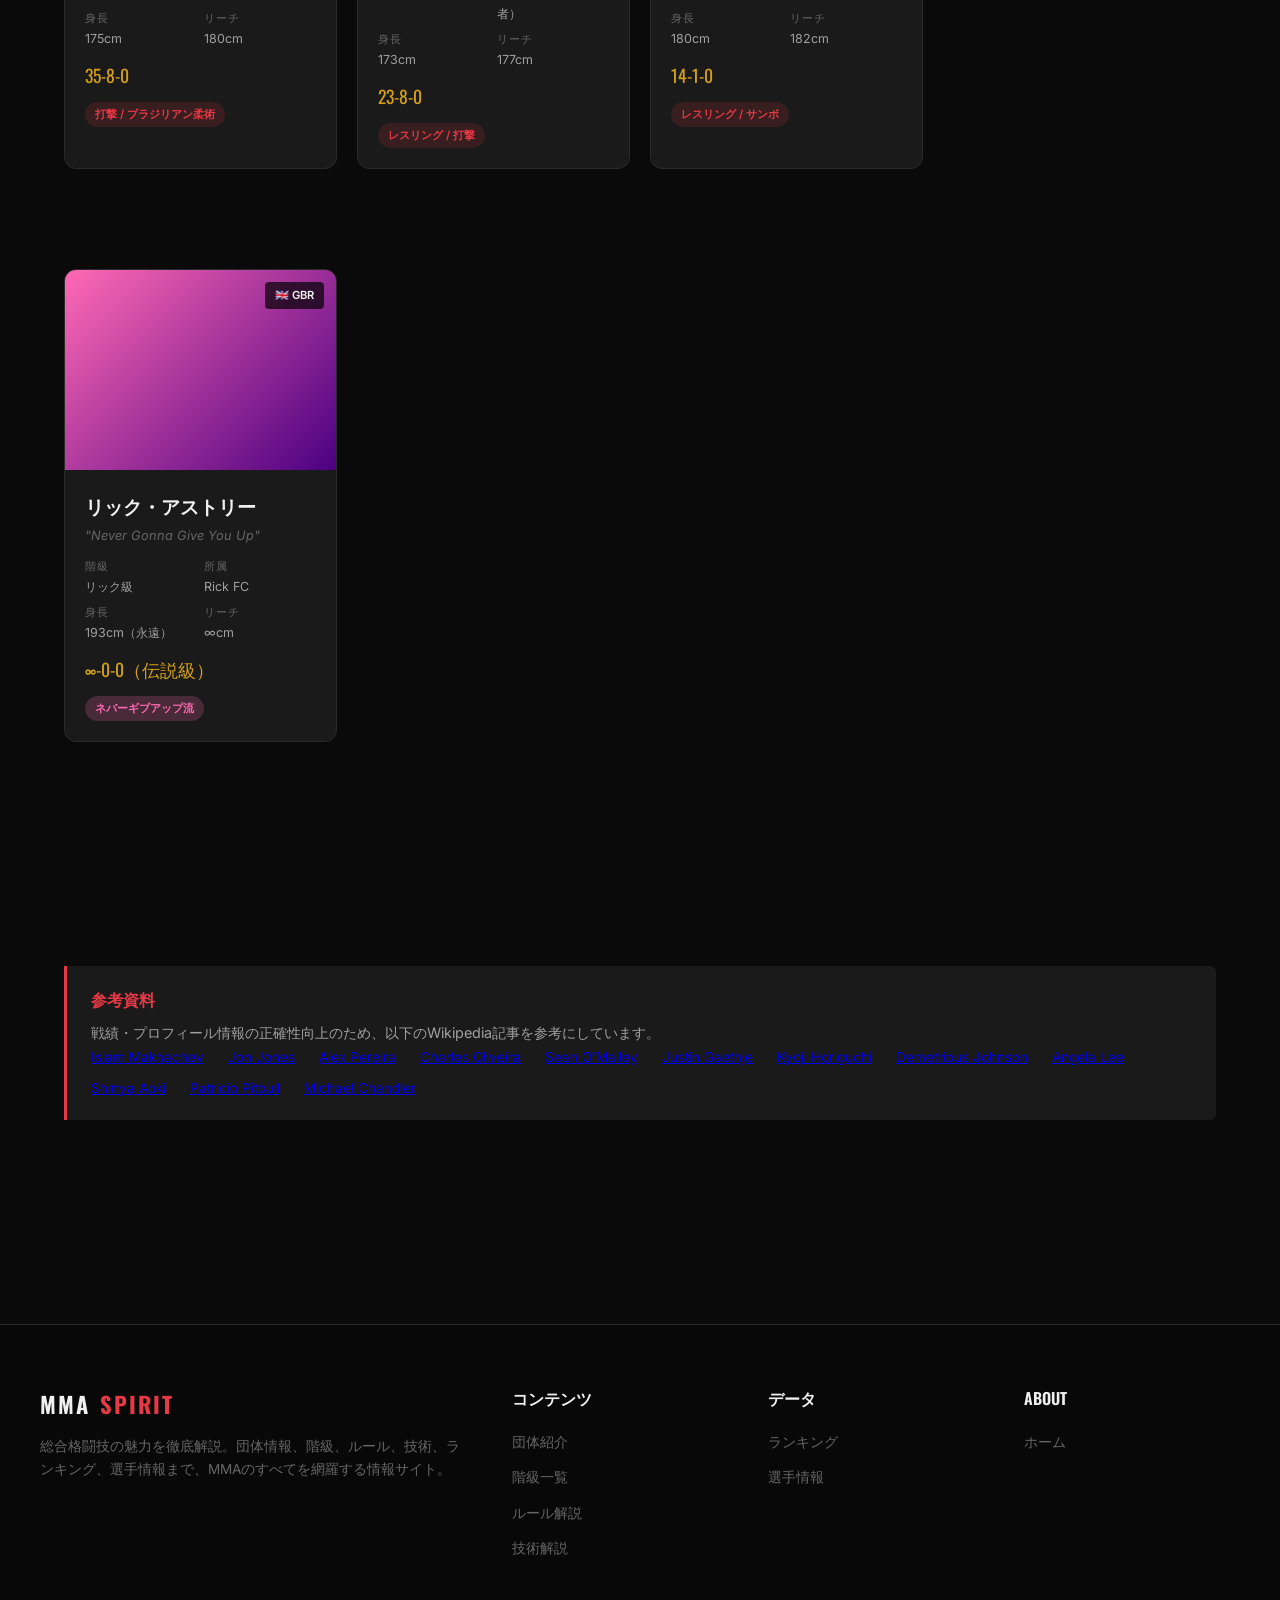
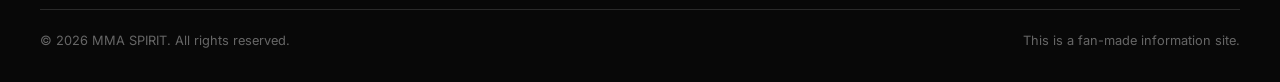
==== commit b358070c: "update・ネタ要素と、Wikipediaのリンクを貼った" ====
--- a/fighters.html
+++ b/fighters.html
@@ -53,7 +53,7 @@
           </div>
           <div class="fighter-body">
             <h3 class="fighter-name">イスラム・マカチェフ</h3>
-            <div class="fighter-nickname">"The Eagle's Heir"</div>
+            <div class="fighter-nickname">-</div>
             <div class="fighter-stats">
               <div class="fighter-stat"><span>階級</span>ライト級</div>
               <div class="fighter-stat"><span>所属</span>UFC</div>
@@ -78,7 +78,7 @@
               <div class="fighter-stat"><span>身長</span>193cm</div>
               <div class="fighter-stat"><span>リーチ</span>215cm</div>
             </div>
-            <div class="fighter-record">27-1-0</div>
+            <div class="fighter-record">27-1 (1 NC)</div>
             <div style="margin-top:8px;"><span class="fighter-style">レスリング / 打撃</span></div>
           </div>
         </div>
@@ -114,7 +114,7 @@
               <div class="fighter-stat"><span>身長</span>178cm</div>
               <div class="fighter-stat"><span>リーチ</span>188cm</div>
             </div>
-            <div class="fighter-record">34-9-0</div>
+            <div class="fighter-record">34-9 (1 NC)</div>
             <div style="margin-top:8px;"><span class="fighter-style">ブラジリアン柔術</span></div>
           </div>
         </div>
@@ -132,7 +132,7 @@
               <div class="fighter-stat"><span>身長</span>180cm</div>
               <div class="fighter-stat"><span>リーチ</span>183cm</div>
             </div>
-            <div class="fighter-record">18-1-0</div>
+            <div class="fighter-record">18-1 (1 NC)</div>
             <div style="margin-top:8px;"><span class="fighter-style">ボクシング / 打撃</span></div>
           </div>
         </div>
@@ -349,6 +349,52 @@
             <div style="margin-top:8px;"><span class="fighter-style">レスリング / サンボ</span></div>
           </div>
         </div>
+      </div>
+    </div>
+  </section>
+
+  <!-- 🕺 Easter egg -->
+  <section class="section" style="padding-top:0;">
+    <div class="fighter-grid">
+      <div class="fighter-card fade-in" onclick="window.open('https://www.youtube.com/watch?v=dQw4w9WgXcQ','_blank')" style="cursor:pointer;">
+        <div class="fighter-image" style="background: linear-gradient(135deg, #ff69b4 0%, #4b0082 100%);">
+          <span class="fighter-flag">🇬🇧 GBR</span>
+        </div>
+        <div class="fighter-body">
+          <h3 class="fighter-name">リック・アストリー</h3>
+          <div class="fighter-nickname">"Never Gonna Give You Up"</div>
+          <div class="fighter-stats">
+            <div class="fighter-stat"><span>階級</span>リック級</div>
+            <div class="fighter-stat"><span>所属</span>Rick FC</div>
+            <div class="fighter-stat"><span>身長</span>193cm（永遠）</div>
+            <div class="fighter-stat"><span>リーチ</span>∞cm</div>
+          </div>
+          <div class="fighter-record">∞-0-0（伝説級）</div>
+          <div style="margin-top:8px;"><span class="fighter-style" style="background:rgba(255,105,180,0.2); color:#ff69b4;">ネバーギブアップ流</span></div>
+        </div>
+      </div>
+    </div>
+  </section>
+
+  <section class="section">
+    <div class="info-box fade-in">
+      <div class="info-box-title">参考資料</div>
+      <p style="font-size:0.9rem; color:var(--text-secondary);">
+        戦績・プロフィール情報の正確性向上のため、以下のWikipedia記事を参考にしています。
+      </p>
+      <div style="font-size:0.85rem; color:var(--text-secondary); display:flex; flex-wrap:wrap; gap:8px 24px;">
+        <a href="https://en.wikipedia.org/wiki/Islam_Makhachev" target="_blank" rel="noopener">Islam Makhachev</a>
+        <a href="https://en.wikipedia.org/wiki/Jon_Jones_(fighter)" target="_blank" rel="noopener">Jon Jones</a>
+        <a href="https://en.wikipedia.org/wiki/Alex_Pereira" target="_blank" rel="noopener">Alex Pereira</a>
+        <a href="https://en.wikipedia.org/wiki/Charles_Oliveira" target="_blank" rel="noopener">Charles Oliveira</a>
+        <a href="https://en.wikipedia.org/wiki/Sean_O%27Malley_(fighter)" target="_blank" rel="noopener">Sean O'Malley</a>
+        <a href="https://en.wikipedia.org/wiki/Justin_Gaethje" target="_blank" rel="noopener">Justin Gaethje</a>
+        <a href="https://en.wikipedia.org/wiki/Kyoji_Horiguchi" target="_blank" rel="noopener">Kyoji Horiguchi</a>
+        <a href="https://en.wikipedia.org/wiki/Demetrious_Johnson" target="_blank" rel="noopener">Demetrious Johnson</a>
+        <a href="https://en.wikipedia.org/wiki/Angela_Lee" target="_blank" rel="noopener">Angela Lee</a>
+        <a href="https://en.wikipedia.org/wiki/Shinya_Aoki" target="_blank" rel="noopener">Shinya Aoki</a>
+        <a href="https://en.wikipedia.org/wiki/Patricio_Pitbull" target="_blank" rel="noopener">Patricio Pitbull</a>
+        <a href="https://en.wikipedia.org/wiki/Michael_Chandler" target="_blank" rel="noopener">Michael Chandler</a>
       </div>
     </div>
   </section>
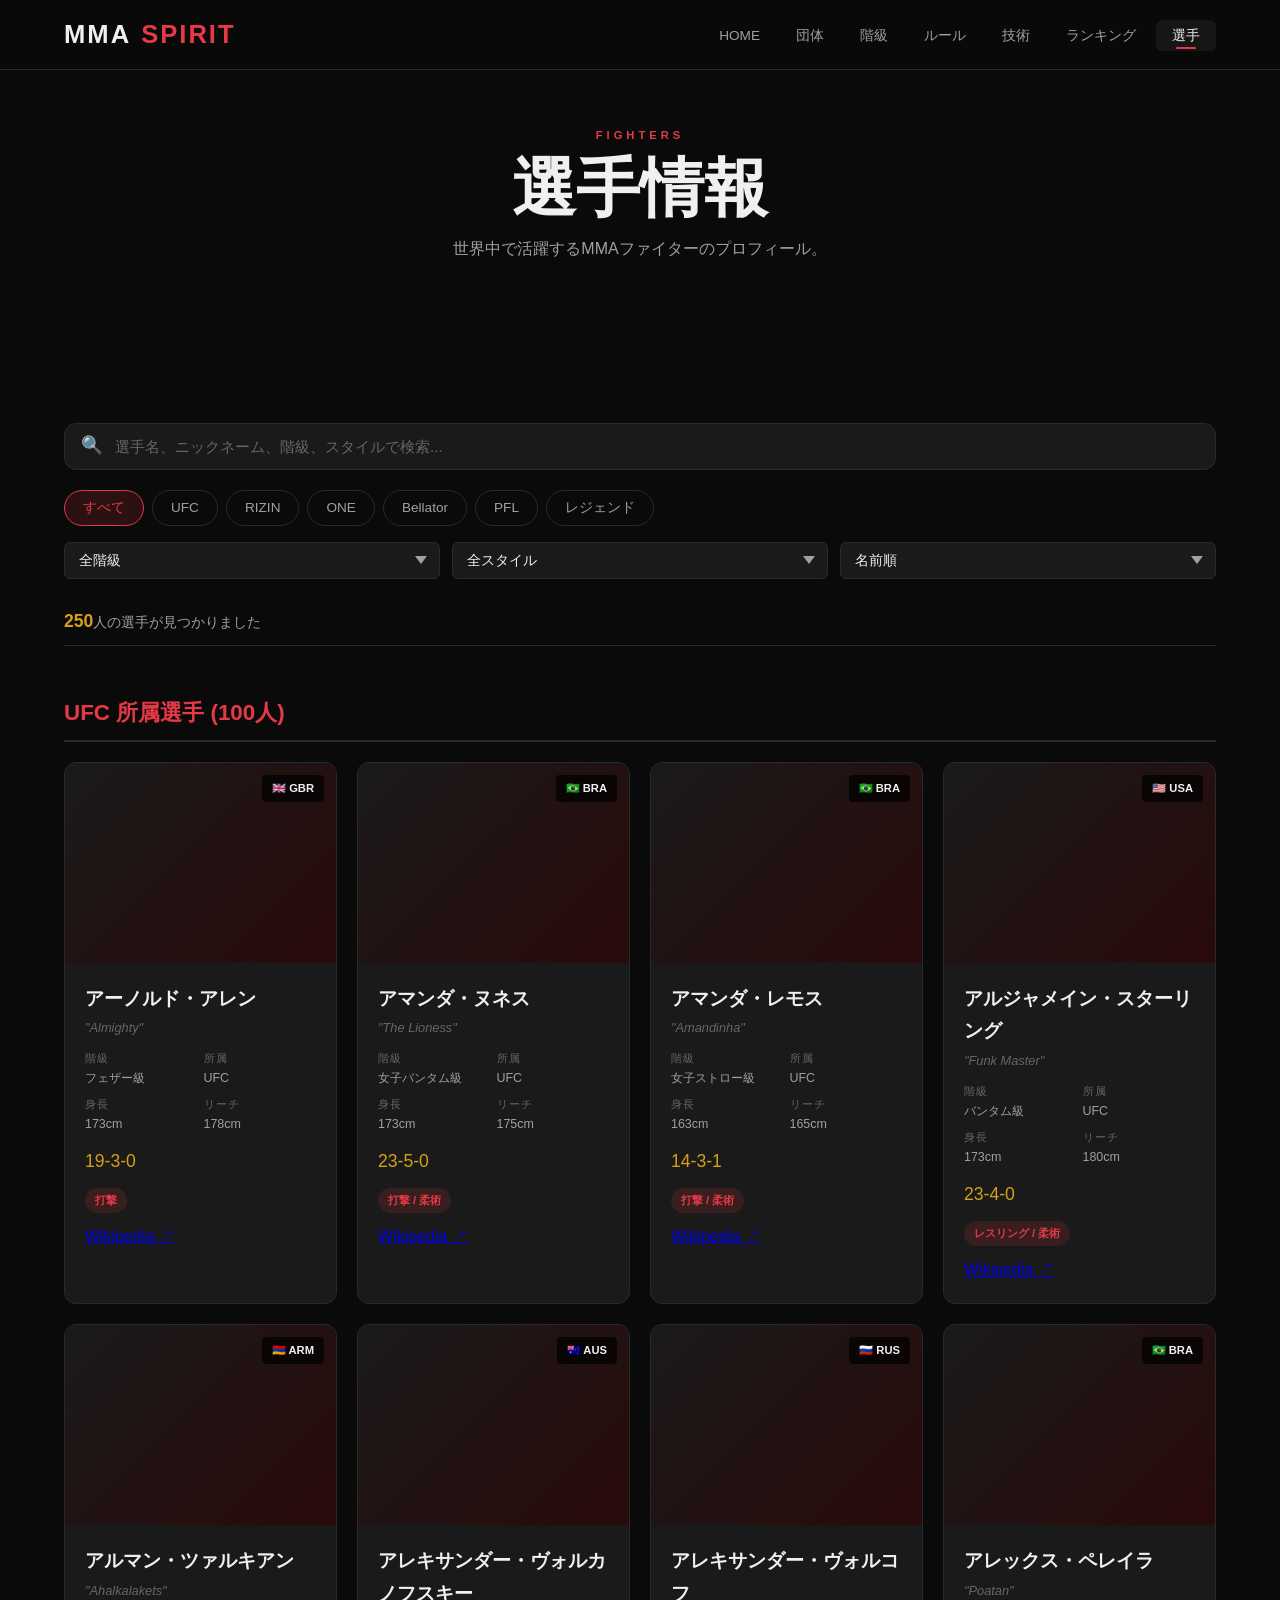
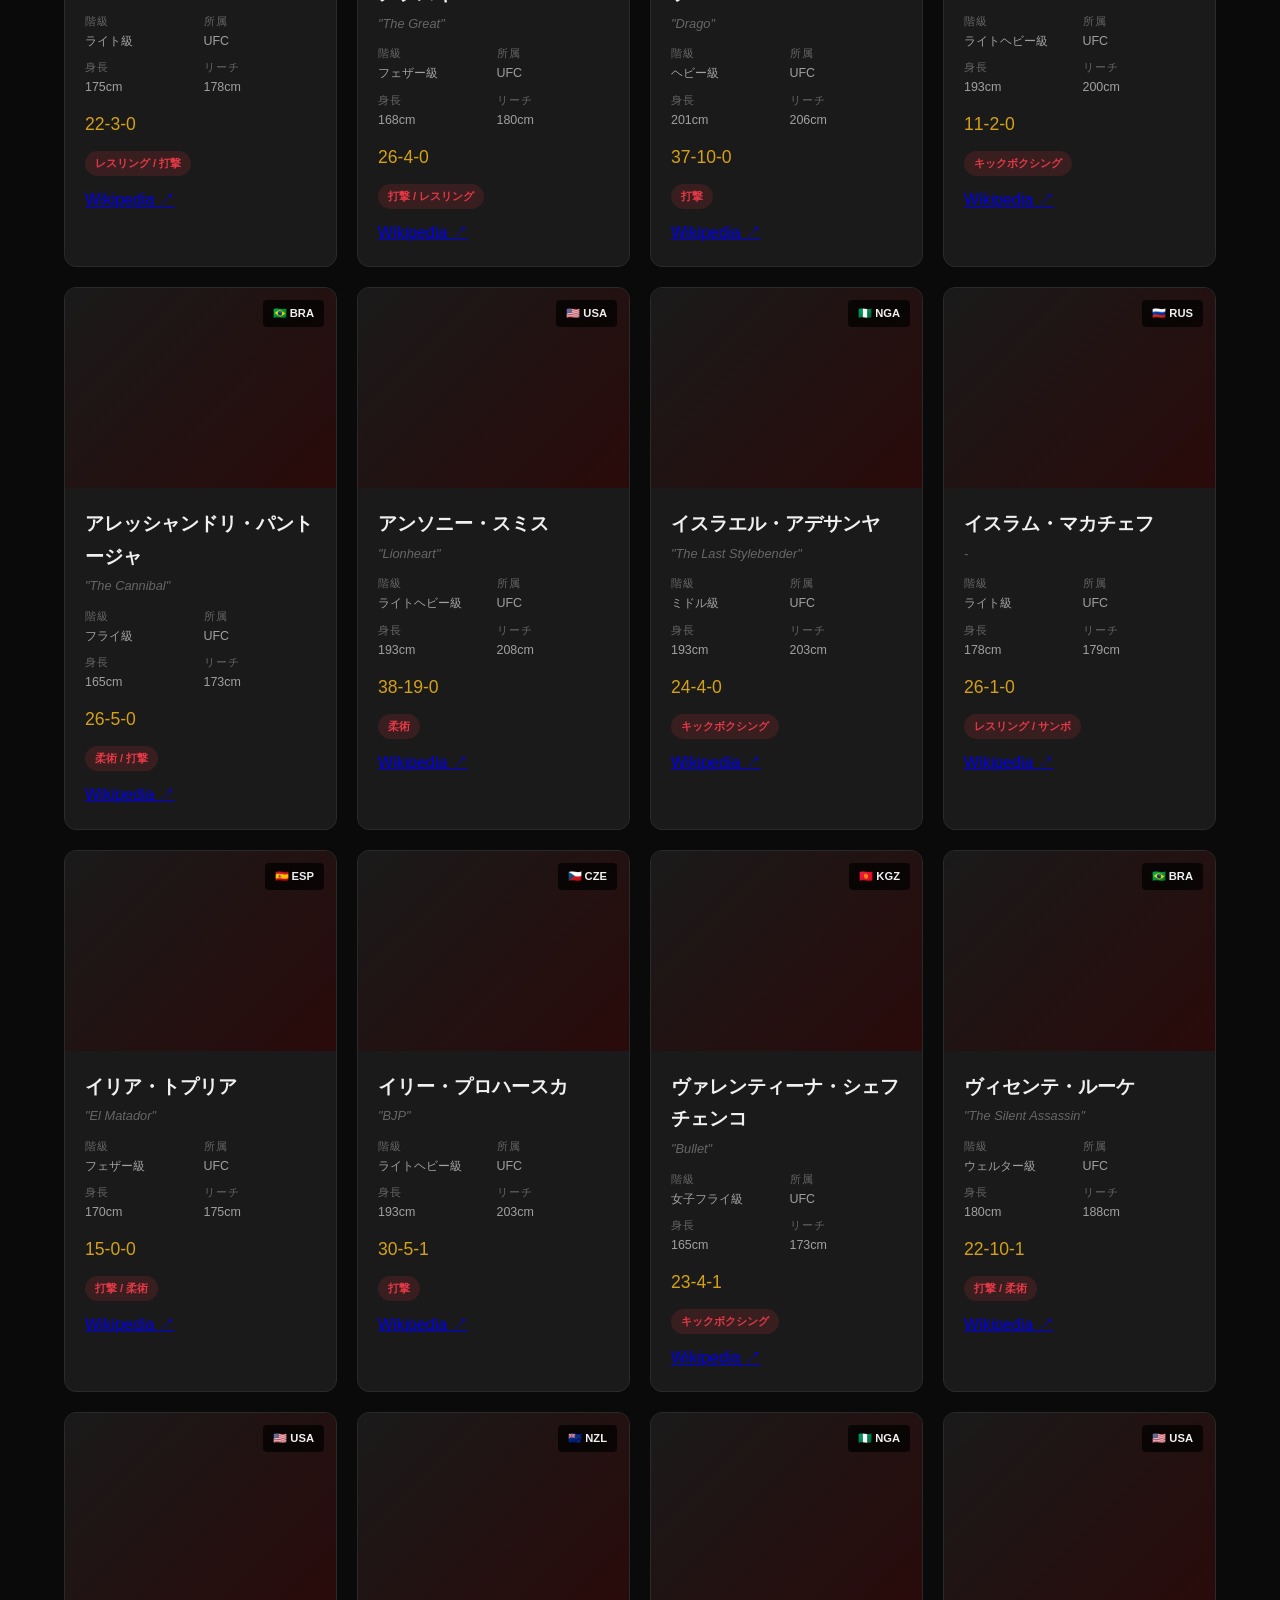
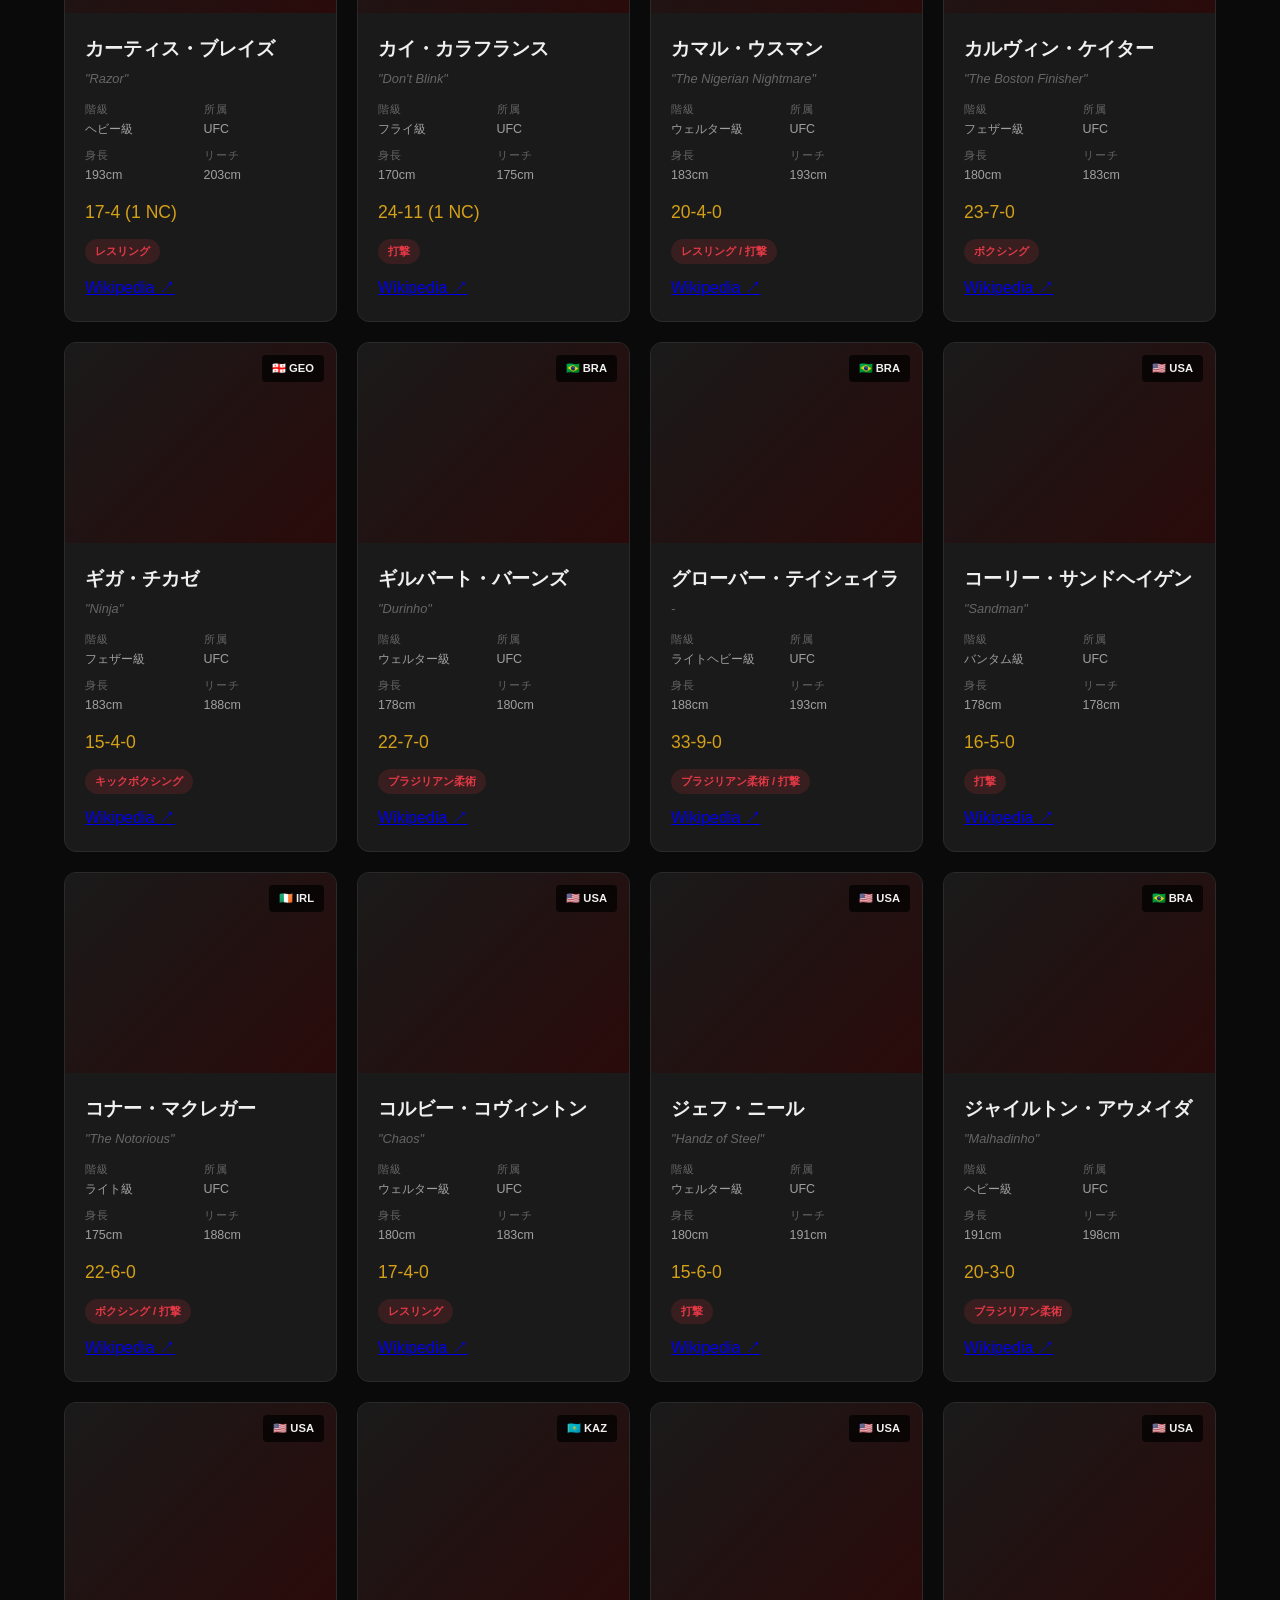
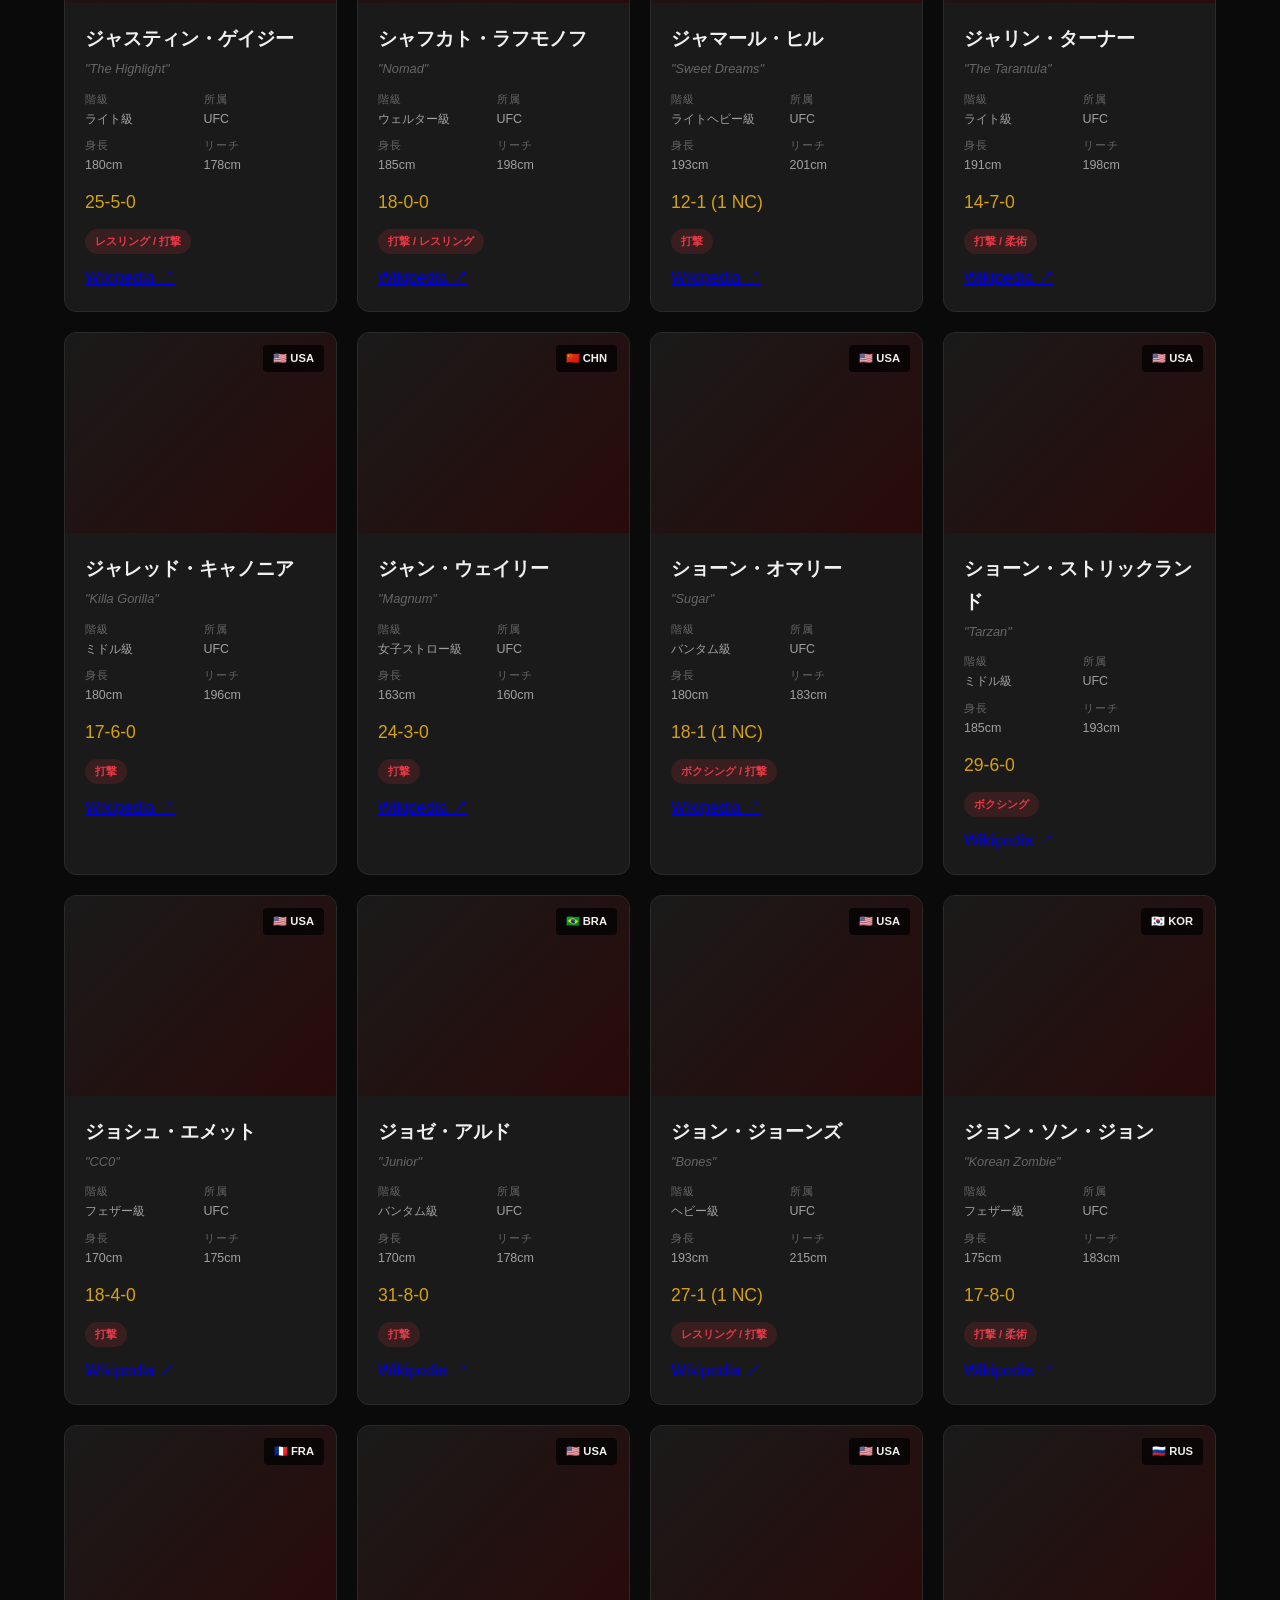
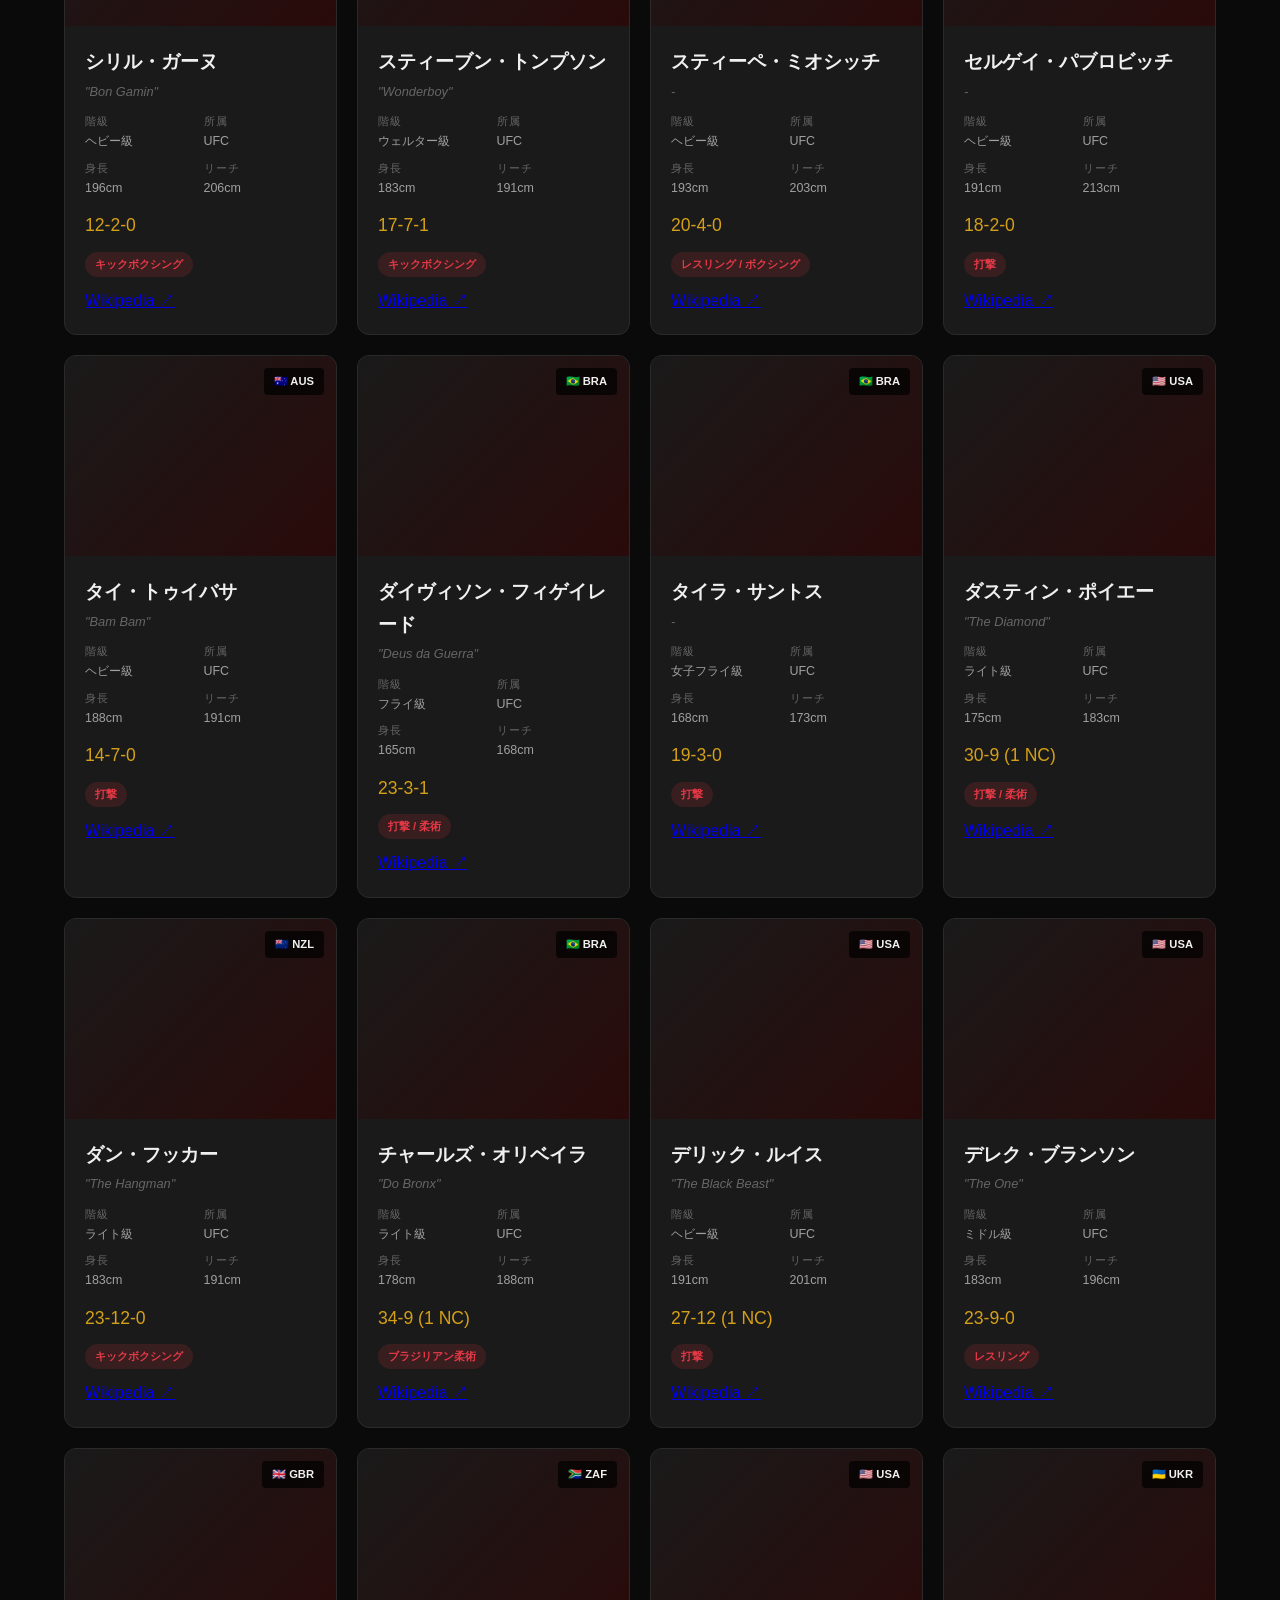
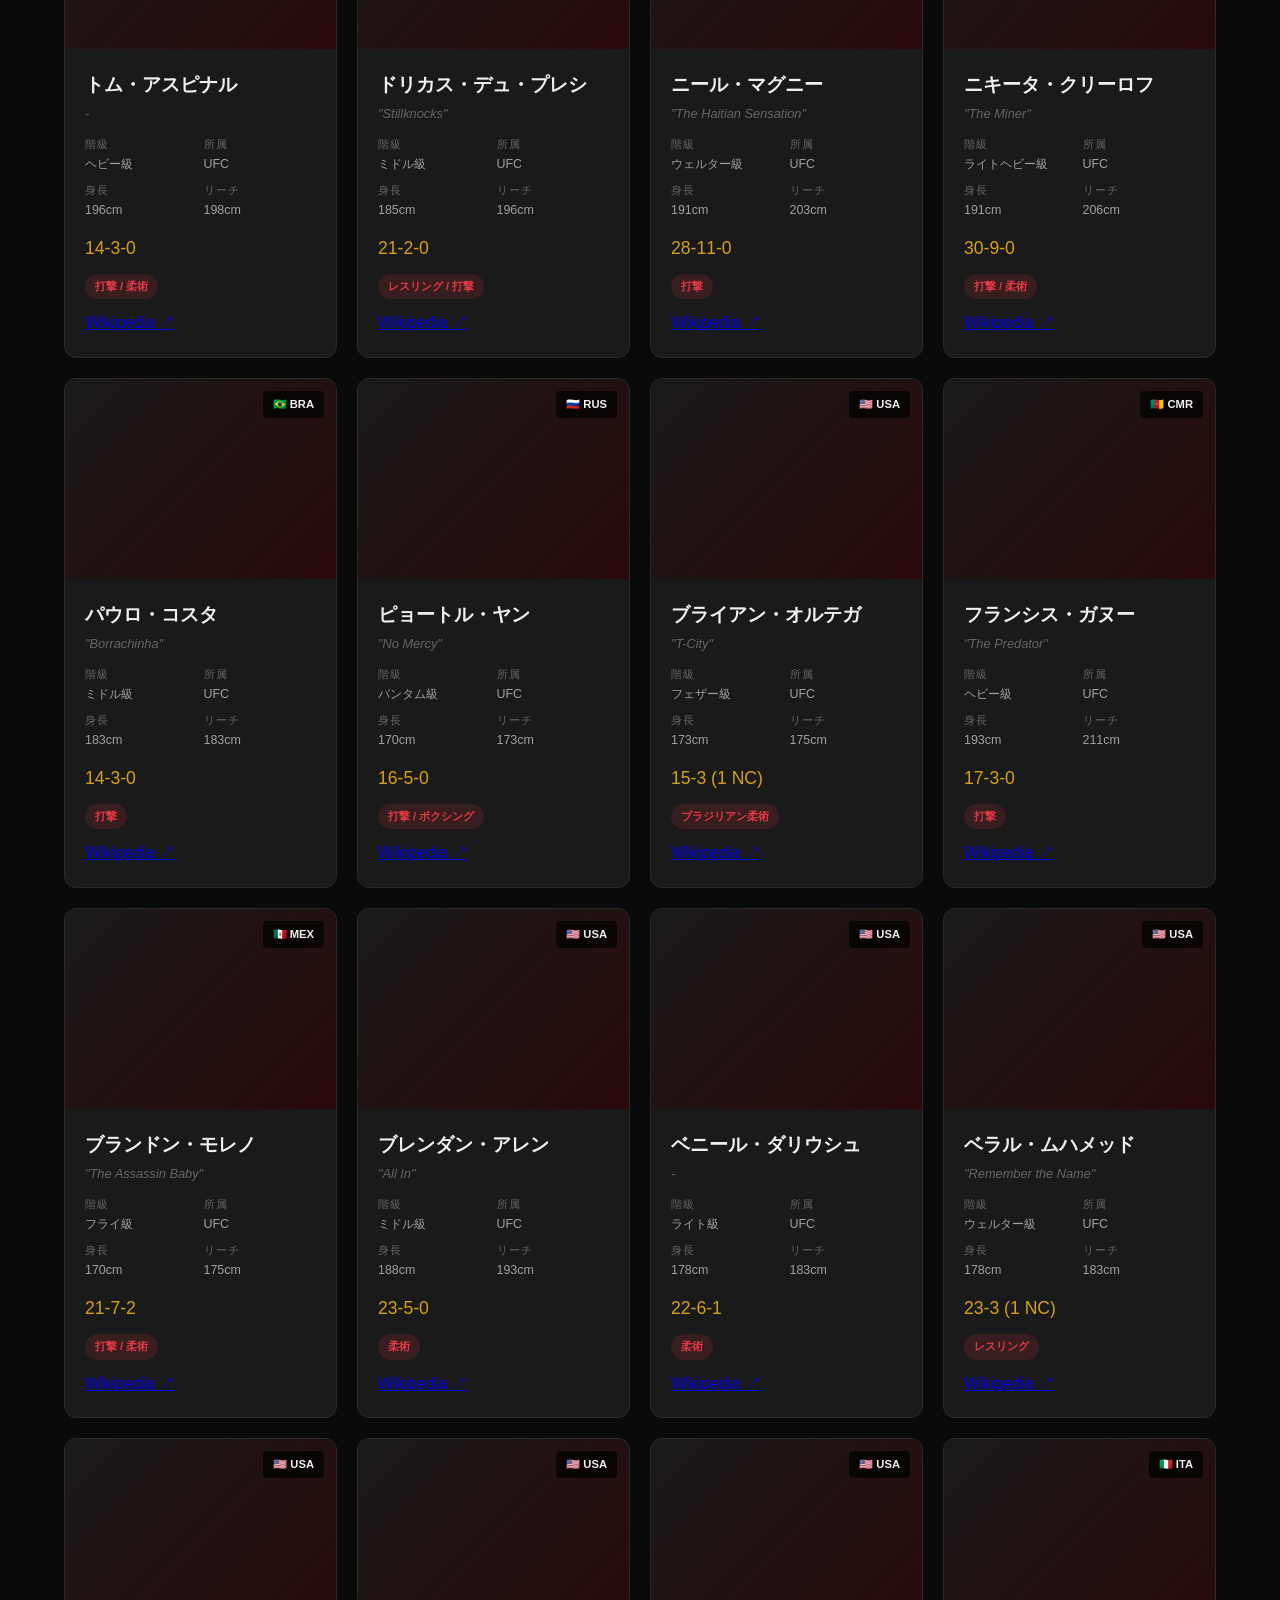
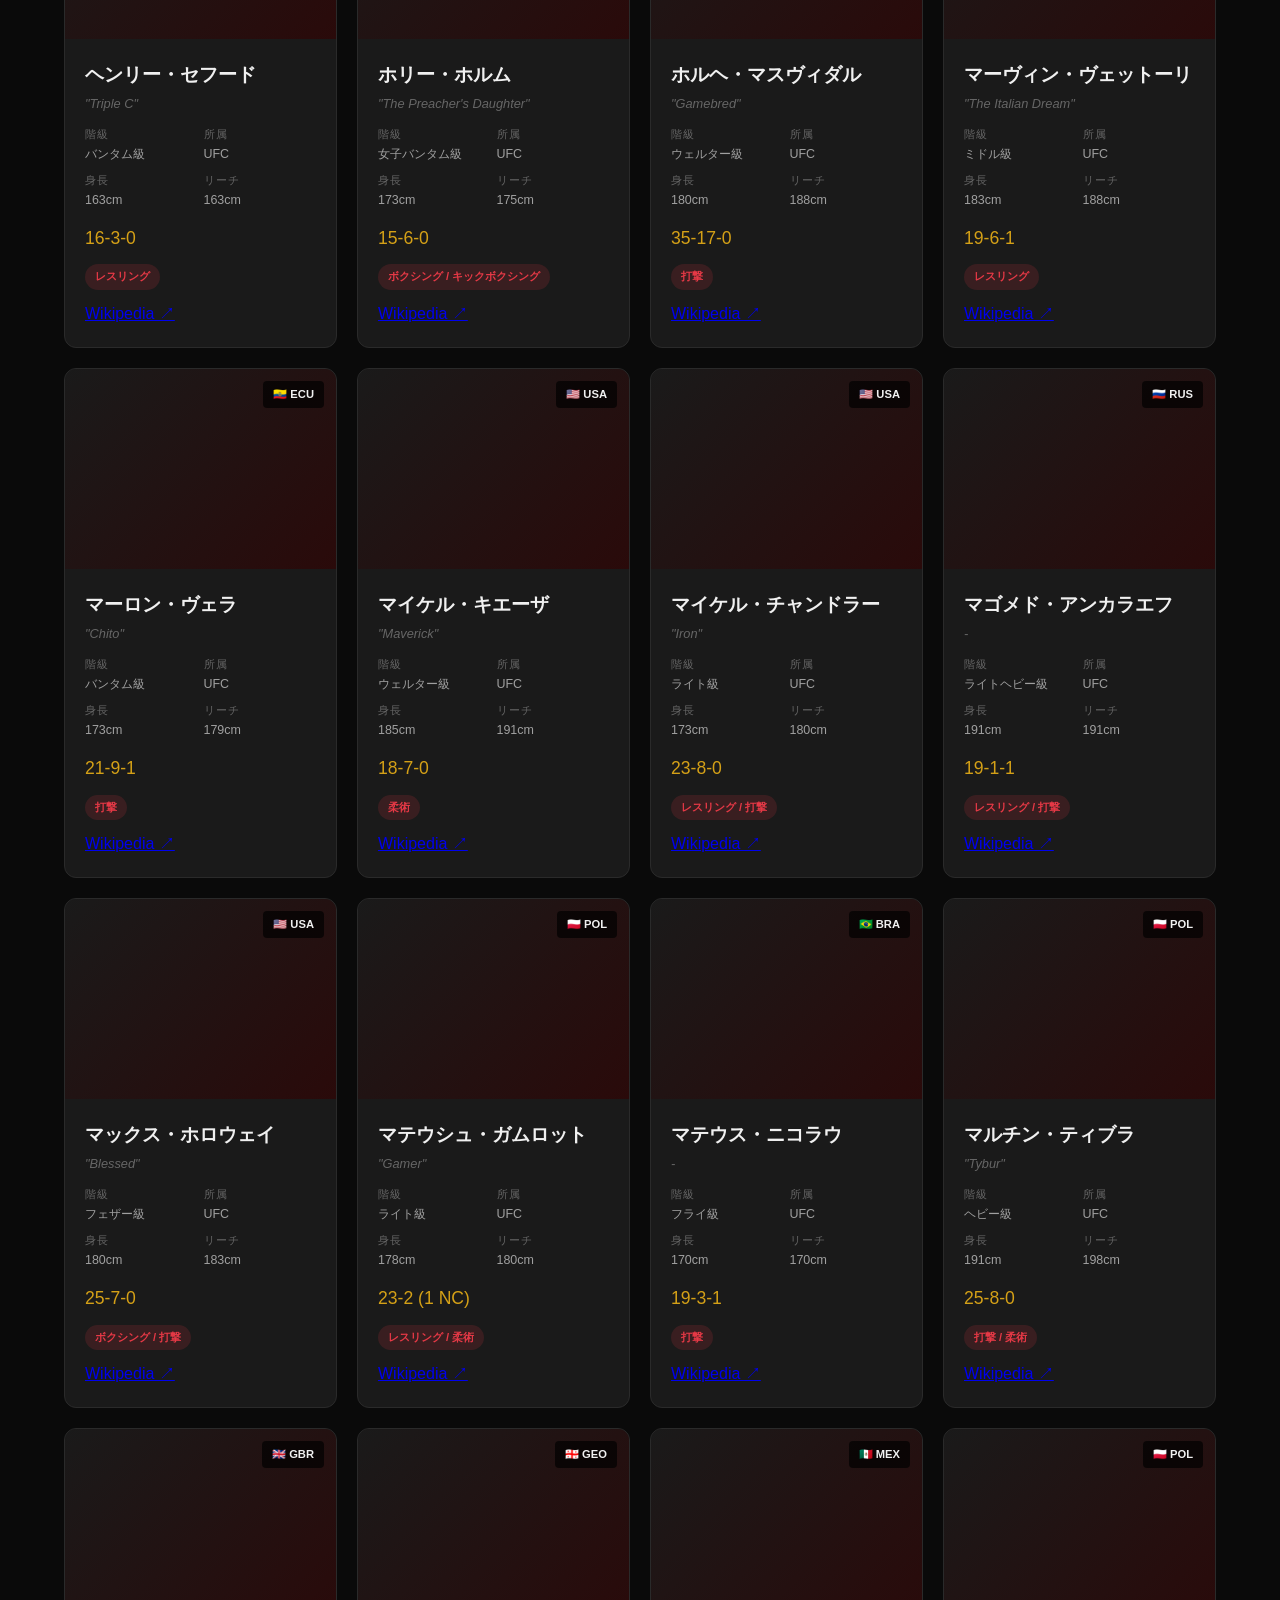
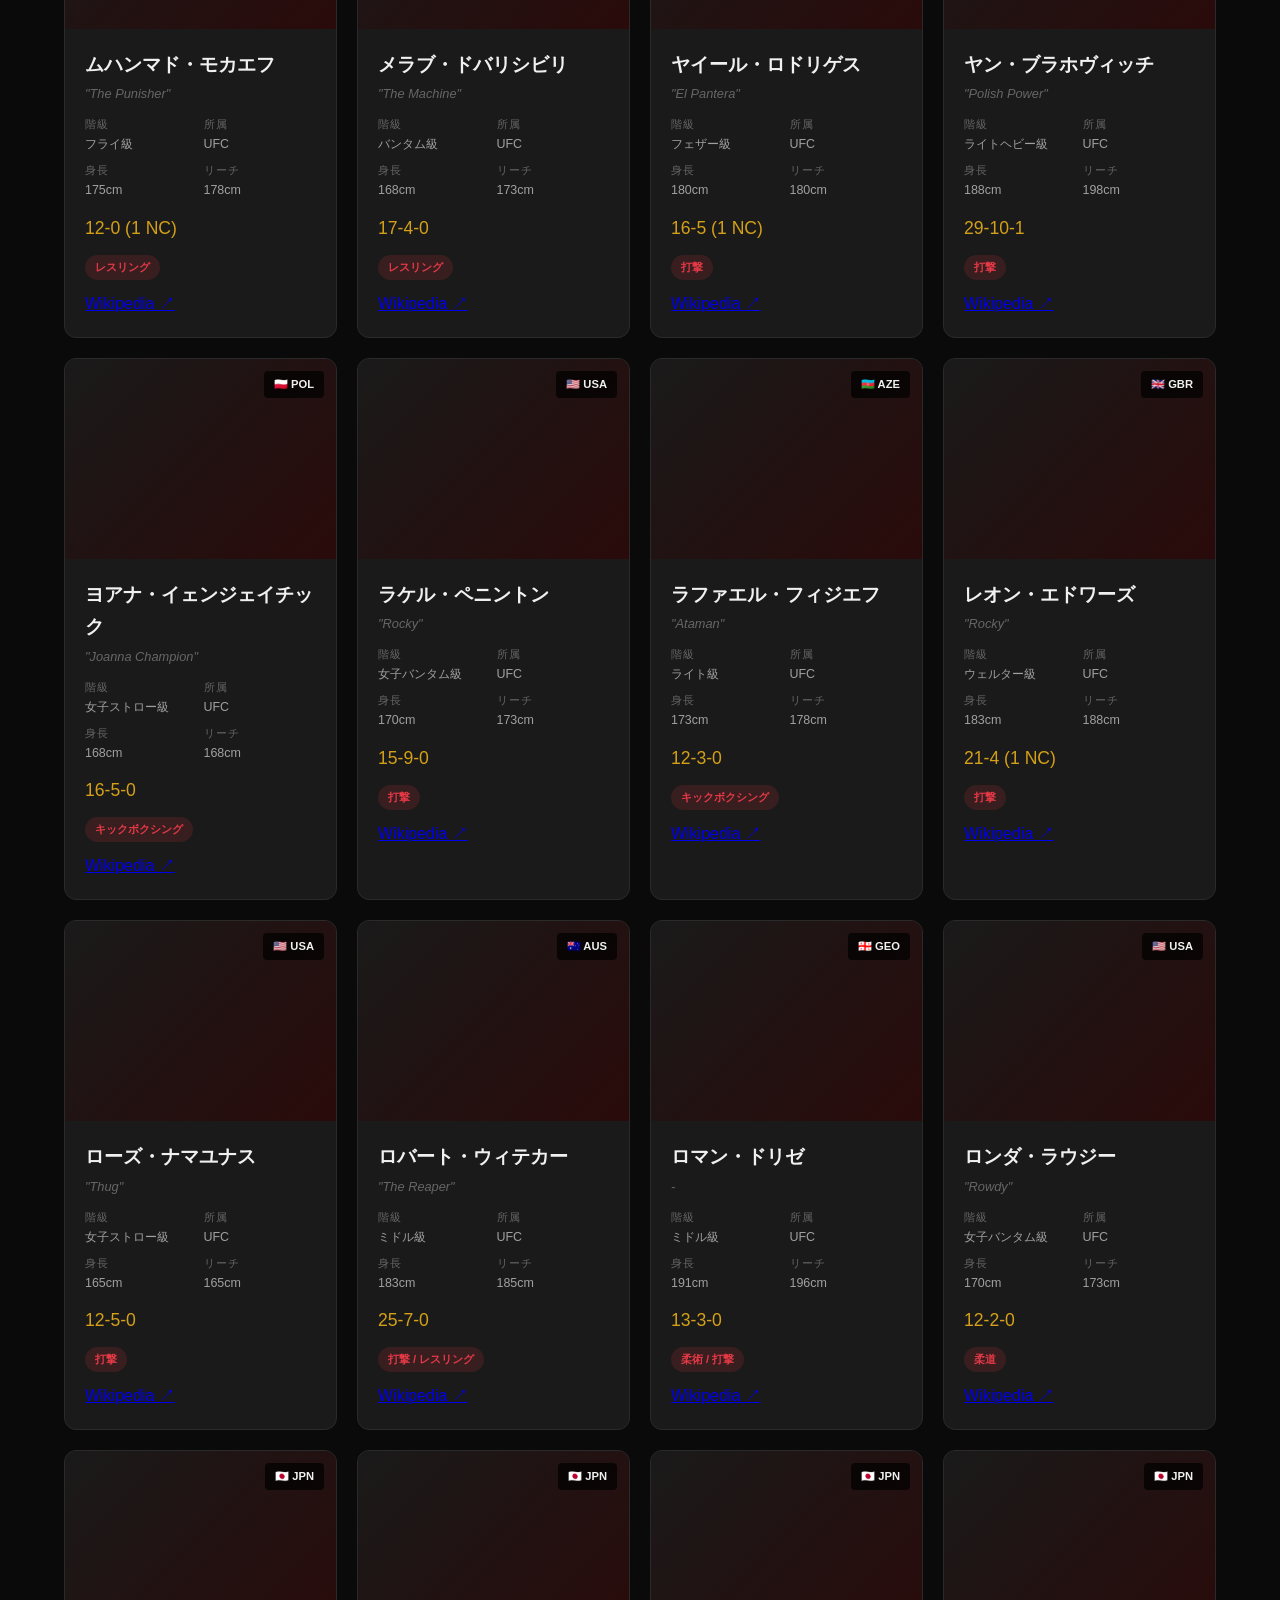
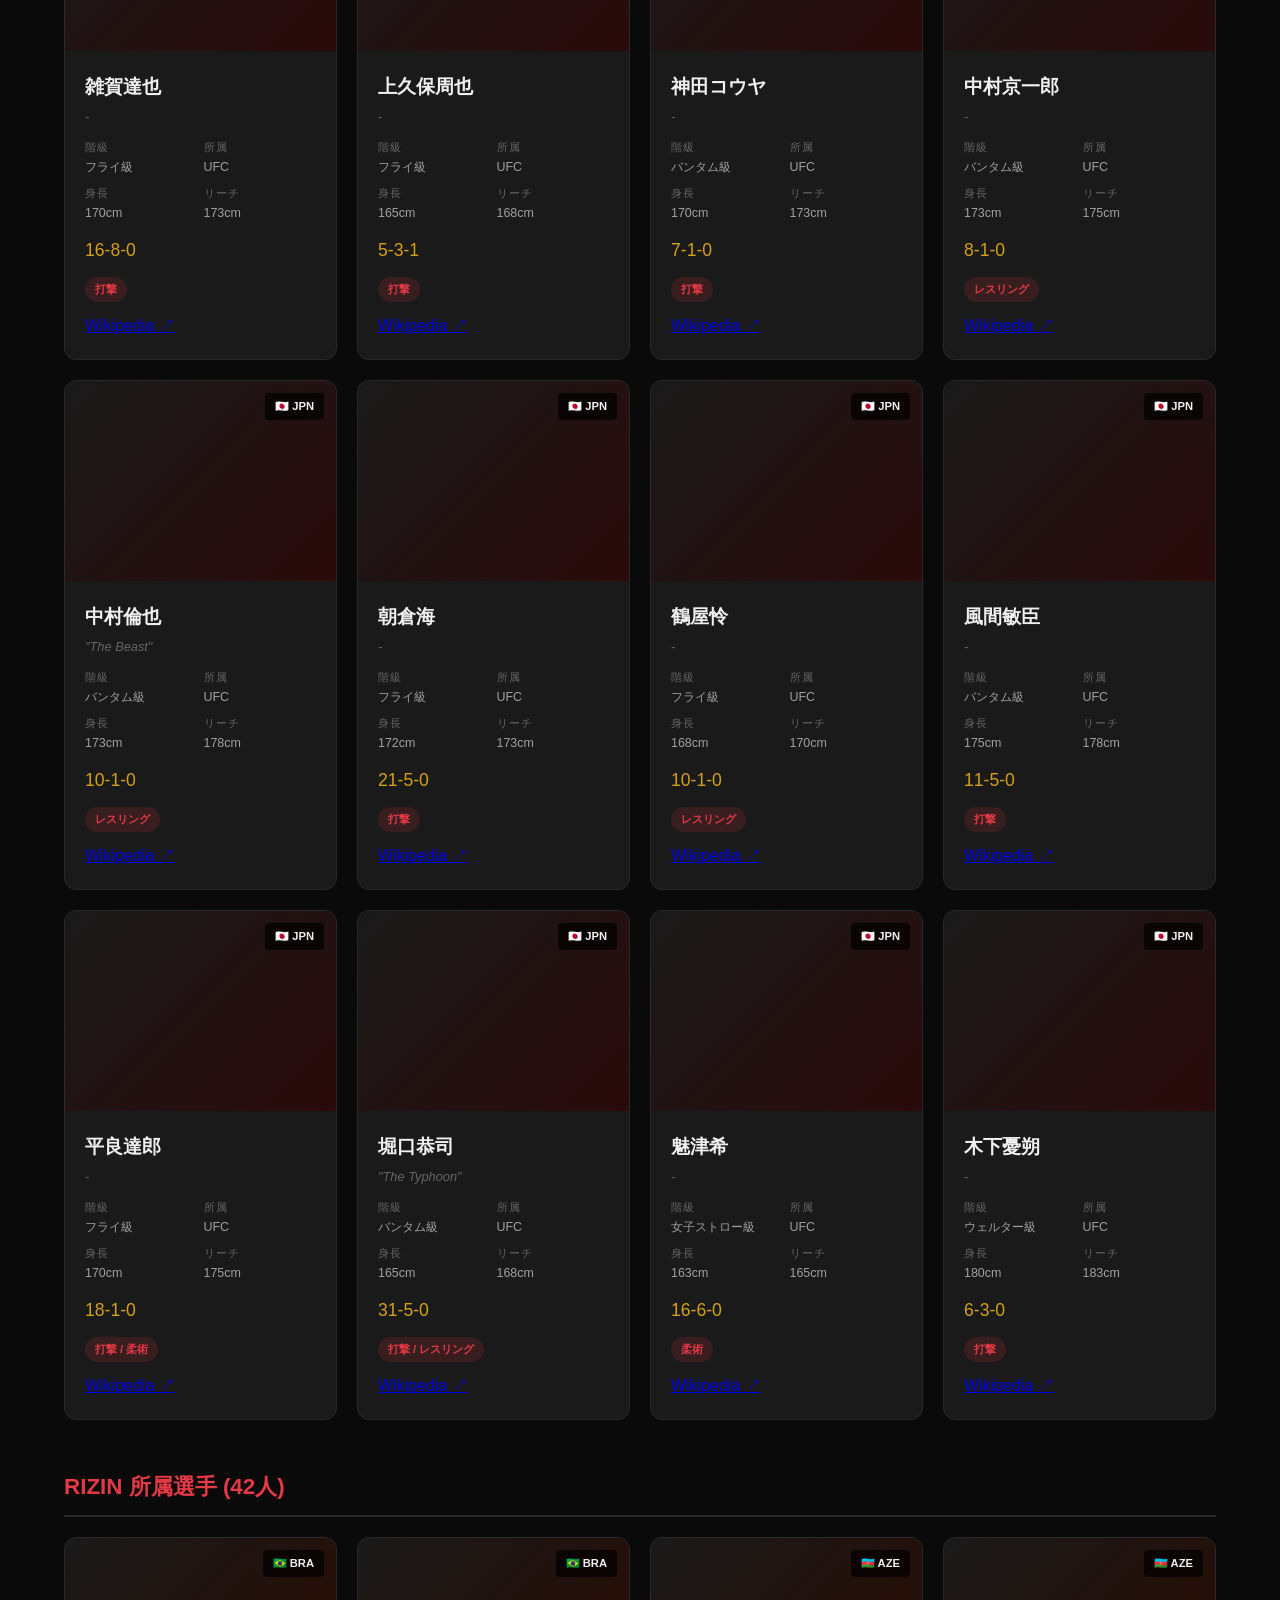
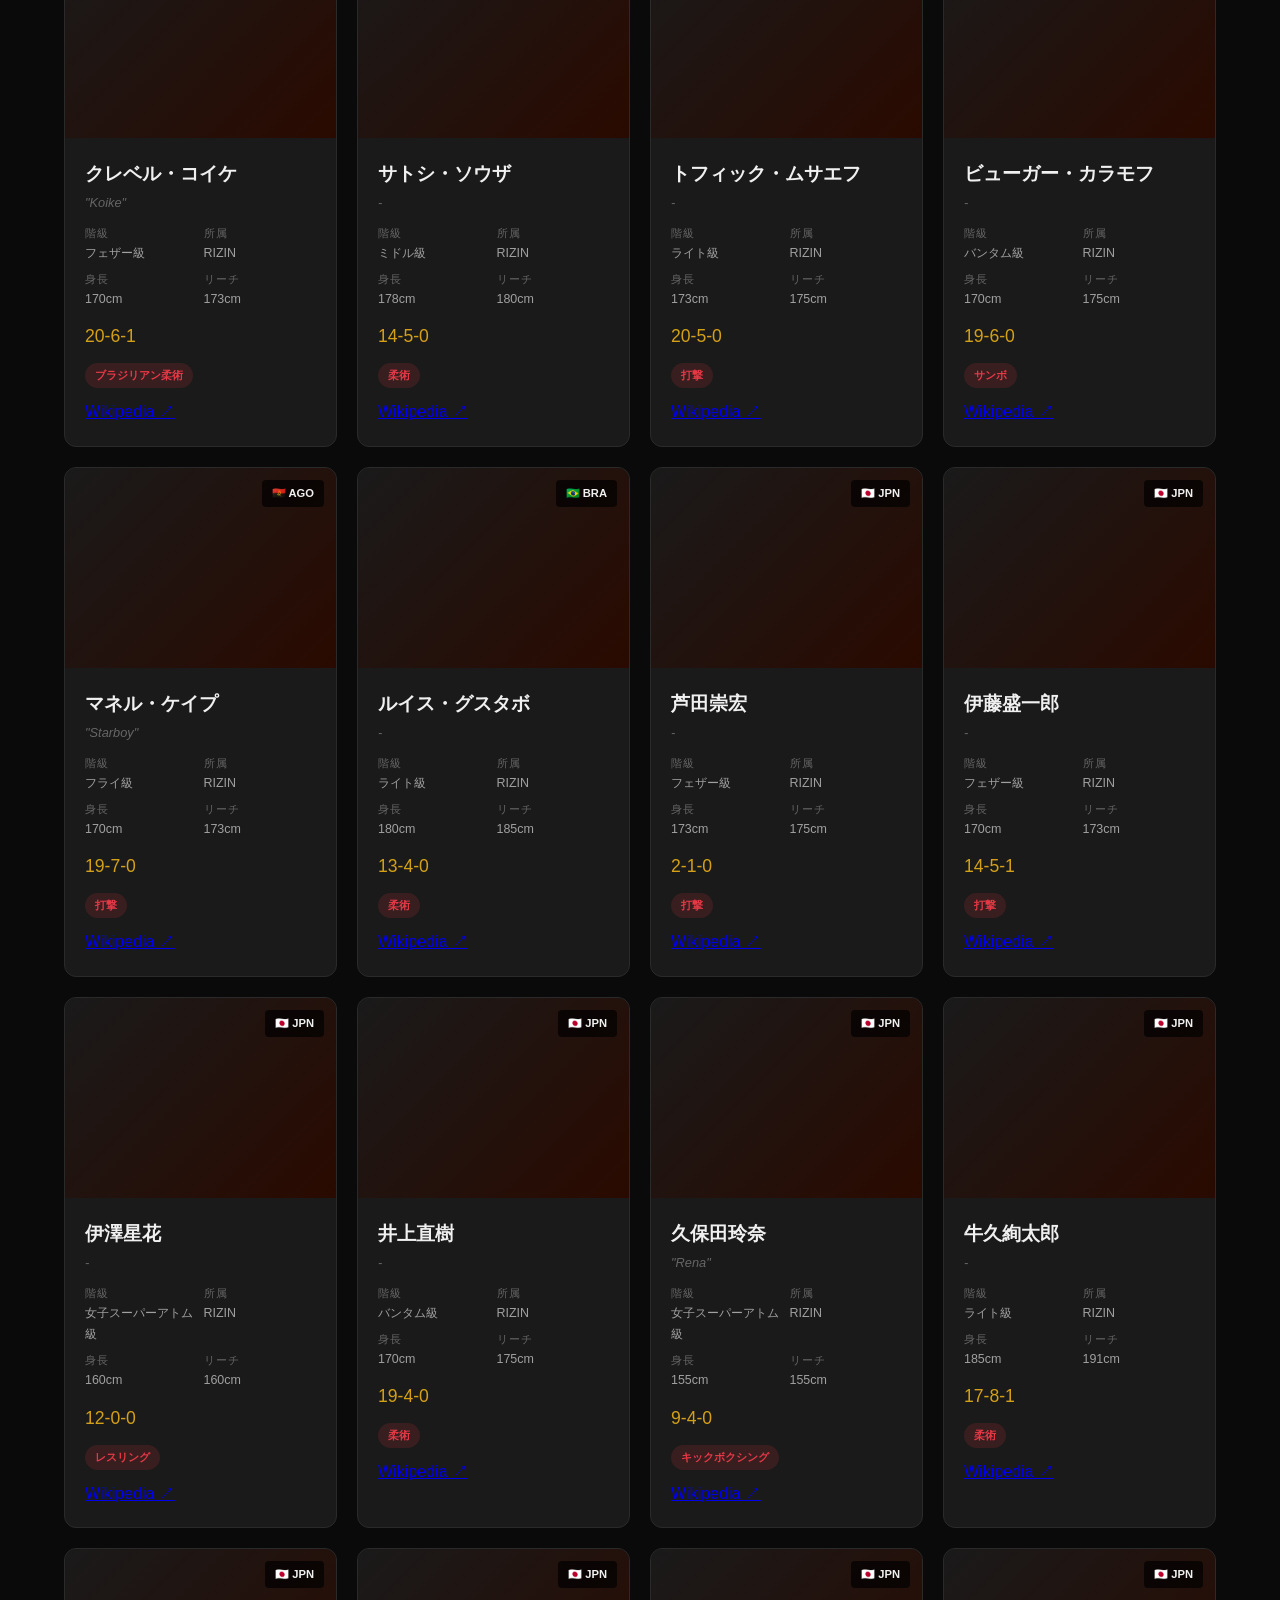
==== commit b8249c5b: "選手一覧強化" ====
--- a/fighters.html
+++ b/fighters.html
@@ -37,323 +37,48 @@
   </header>
 
   <section class="section">
-    <div class="section-nav">
-      <a href="#ufc-fighters">UFC</a>
-      <a href="#rizin-fighters">RIZIN</a>
-      <a href="#one-fighters">ONE</a>
-      <a href="#bellator-fighters">Bellator</a>
-    </div>
+    <div class="search-section">
+      <div class="search-bar">
+        <span class="search-bar-icon">&#x1F50D;</span>
+        <input type="text" id="search-input" placeholder="選手名、ニックネーム、階級、スタイルで検索...">
+      </div>
 
-    <div id="ufc-fighters">
-      <h2 class="weight-category-label">UFC 所属選手</h2>
-      <div class="fighter-grid">
-        <div class="fighter-card fade-in">
-          <div class="fighter-image" style="background: linear-gradient(135deg, #1a1a1a 0%, #2a0a0a 100%);">
-            <span class="fighter-flag">🇷🇺 RUS</span>
-          </div>
-          <div class="fighter-body">
-            <h3 class="fighter-name">イスラム・マカチェフ</h3>
-            <div class="fighter-nickname">-</div>
-            <div class="fighter-stats">
-              <div class="fighter-stat"><span>階級</span>ライト級</div>
-              <div class="fighter-stat"><span>所属</span>UFC</div>
-              <div class="fighter-stat"><span>身長</span>178cm</div>
-              <div class="fighter-stat"><span>リーチ</span>179cm</div>
-            </div>
-            <div class="fighter-record">26-1-0</div>
-            <div style="margin-top:8px;"><span class="fighter-style">レスリング / サンボ</span></div>
-          </div>
-        </div>
+      <div class="filter-orgs" id="filter-orgs">
+        <button class="filter-btn active" data-filter="all">すべて</button>
+        <button class="filter-btn" data-filter="UFC">UFC</button>
+        <button class="filter-btn" data-filter="RIZIN">RIZIN</button>
+        <button class="filter-btn" data-filter="ONE">ONE</button>
+        <button class="filter-btn" data-filter="Bellator">Bellator</button>
+        <button class="filter-btn" data-filter="PFL">PFL</button>
+        <button class="filter-btn" data-filter="レジェンド">レジェンド</button>
+      </div>
 
-        <div class="fighter-card fade-in">
-          <div class="fighter-image" style="background: linear-gradient(135deg, #1a1a1a 0%, #0a0a2a 100%);">
-            <span class="fighter-flag">🇺🇸 USA</span>
-          </div>
-          <div class="fighter-body">
-            <h3 class="fighter-name">ジョン・ジョーンズ</h3>
-            <div class="fighter-nickname">"Bones"</div>
-            <div class="fighter-stats">
-              <div class="fighter-stat"><span>階級</span>ヘビー級</div>
-              <div class="fighter-stat"><span>所属</span>UFC</div>
-              <div class="fighter-stat"><span>身長</span>193cm</div>
-              <div class="fighter-stat"><span>リーチ</span>215cm</div>
-            </div>
-            <div class="fighter-record">27-1 (1 NC)</div>
-            <div style="margin-top:8px;"><span class="fighter-style">レスリング / 打撃</span></div>
-          </div>
-        </div>
+      <div class="filter-row">
+        <select id="filter-weight">
+          <option value="all">全階級</option>
+        </select>
+        <select id="filter-style">
+          <option value="all">全スタイル</option>
+        </select>
+        <select id="sort-by">
+          <option value="name">名前順</option>
+          <option value="wins">勝利数順</option>
+        </select>
+      </div>
 
-        <div class="fighter-card fade-in">
-          <div class="fighter-image" style="background: linear-gradient(135deg, #1a1a1a 0%, #0a2a0a 100%);">
-            <span class="fighter-flag">🇧🇷 BRA</span>
-          </div>
-          <div class="fighter-body">
-            <h3 class="fighter-name">アレックス・ペレイラ</h3>
-            <div class="fighter-nickname">"Poatan"</div>
-            <div class="fighter-stats">
-              <div class="fighter-stat"><span>階級</span>ライトヘビー級</div>
-              <div class="fighter-stat"><span>所属</span>UFC</div>
-              <div class="fighter-stat"><span>身長</span>193cm</div>
-              <div class="fighter-stat"><span>リーチ</span>200cm</div>
-            </div>
-            <div class="fighter-record">11-2-0</div>
-            <div style="margin-top:8px;"><span class="fighter-style">キックボクシング</span></div>
-          </div>
-        </div>
+      <div class="results-count">
+        <span id="results-count">200</span>人の選手が見つかりました
+      </div>
 
-        <div class="fighter-card fade-in">
-          <div class="fighter-image" style="background: linear-gradient(135deg, #1a1a1a 0%, #2a2a00 100%);">
-            <span class="fighter-flag">🇧🇷 BRA</span>
-          </div>
-          <div class="fighter-body">
-            <h3 class="fighter-name">チャールズ・オリベイラ</h3>
-            <div class="fighter-nickname">"Do Bronx"</div>
-            <div class="fighter-stats">
-              <div class="fighter-stat"><span>階級</span>ライト級</div>
-              <div class="fighter-stat"><span>所属</span>UFC</div>
-              <div class="fighter-stat"><span>身長</span>178cm</div>
-              <div class="fighter-stat"><span>リーチ</span>188cm</div>
-            </div>
-            <div class="fighter-record">34-9 (1 NC)</div>
-            <div style="margin-top:8px;"><span class="fighter-style">ブラジリアン柔術</span></div>
-          </div>
-        </div>
-
-        <div class="fighter-card fade-in">
-          <div class="fighter-image" style="background: linear-gradient(135deg, #1a1a1a 0%, #0a0a2a 100%);">
-            <span class="fighter-flag">🇺🇸 USA</span>
-          </div>
-          <div class="fighter-body">
-            <h3 class="fighter-name">ショーン・オマリー</h3>
-            <div class="fighter-nickname">"Sugar"</div>
-            <div class="fighter-stats">
-              <div class="fighter-stat"><span>階級</span>バンタム級</div>
-              <div class="fighter-stat"><span>所属</span>UFC</div>
-              <div class="fighter-stat"><span>身長</span>180cm</div>
-              <div class="fighter-stat"><span>リーチ</span>183cm</div>
-            </div>
-            <div class="fighter-record">18-1 (1 NC)</div>
-            <div style="margin-top:8px;"><span class="fighter-style">ボクシング / 打撃</span></div>
-          </div>
-        </div>
-
-        <div class="fighter-card fade-in">
-          <div class="fighter-image" style="background: linear-gradient(135deg, #1a1a1a 0%, #2a0000 100%);">
-            <span class="fighter-flag">🇺🇸 USA</span>
-          </div>
-          <div class="fighter-body">
-            <h3 class="fighter-name">ジャスティン・ゲイジー</h3>
-            <div class="fighter-nickname">"The Highlight"</div>
-            <div class="fighter-stats">
-              <div class="fighter-stat"><span>階級</span>ライト級</div>
-              <div class="fighter-stat"><span>所属</span>UFC</div>
-              <div class="fighter-stat"><span>身長</span>180cm</div>
-              <div class="fighter-stat"><span>リーチ</span>178cm</div>
-            </div>
-            <div class="fighter-record">25-5-0</div>
-            <div style="margin-top:8px;"><span class="fighter-style">レスリング / 打撃</span></div>
-          </div>
-        </div>
+      <div id="no-results" class="no-results" style="display:none;">
+        <p>条件に一致する選手が見つかりませんでした。</p>
+        <p style="font-size:0.85rem;color:var(--text-muted);">検索条件を変えてお試しください。</p>
       </div>
     </div>
 
-    <div id="rizin-fighters" style="margin-top:60px;">
-      <h2 class="weight-category-label">RIZIN 所属選手</h2>
-      <div class="fighter-grid">
-        <div class="fighter-card fade-in">
-          <div class="fighter-image" style="background: linear-gradient(135deg, #1a1a1a 0%, #2a0a00 100%);">
-            <span class="fighter-flag">🇯🇵 JPN</span>
-          </div>
-          <div class="fighter-body">
-            <h3 class="fighter-name">堀口恭司</h3>
-            <div class="fighter-nickname">"The Typhoon"</div>
-            <div class="fighter-stats">
-              <div class="fighter-stat"><span>階級</span>バンタム級</div>
-              <div class="fighter-stat"><span>所属</span>RIZIN</div>
-              <div class="fighter-stat"><span>身長</span>165cm</div>
-              <div class="fighter-stat"><span>リーチ</span>168cm</div>
-            </div>
-            <div class="fighter-record">31-5-0</div>
-            <div style="margin-top:8px;"><span class="fighter-style">打撃 / レスリング</span></div>
-          </div>
-        </div>
-
-        <div class="fighter-card fade-in">
-          <div class="fighter-image" style="background: linear-gradient(135deg, #1a1a1a 0%, #0a2a0a 100%);">
-            <span class="fighter-flag">🇯🇵 JPN</span>
-          </div>
-          <div class="fighter-body">
-            <h3 class="fighter-name">扇久保博正</h3>
-            <div class="fighter-nickname">-</div>
-            <div class="fighter-stats">
-              <div class="fighter-stat"><span>階級</span>フライ級</div>
-              <div class="fighter-stat"><span>所属</span>RIZIN</div>
-              <div class="fighter-stat"><span>身長</span>166cm</div>
-              <div class="fighter-stat"><span>リーチ</span>166cm</div>
-            </div>
-            <div class="fighter-record">26-9-2</div>
-            <div style="margin-top:8px;"><span class="fighter-style">グラップリング</span></div>
-          </div>
-        </div>
-
-        <div class="fighter-card fade-in">
-          <div class="fighter-image" style="background: linear-gradient(135deg, #1a1a1a 0%, #2a0a00 100%);">
-            <span class="fighter-flag">🇯🇵 JPN</span>
-          </div>
-          <div class="fighter-body">
-            <h3 class="fighter-name">那須川天心</h3>
-            <div class="fighter-nickname">"The Prodigy"</div>
-            <div class="fighter-stats">
-              <div class="fighter-stat"><span>階級</span>（現ボクシング）</div>
-              <div class="fighter-stat"><span>所属</span>RIZIN（元）</div>
-              <div class="fighter-stat"><span>身長</span>173cm</div>
-              <div class="fighter-stat"><span>リーチ</span>170cm</div>
-            </div>
-            <div class="fighter-record">5-0-0 (MMA)</div>
-            <div style="margin-top:8px;"><span class="fighter-style">キックボクシング</span></div>
-          </div>
-        </div>
-
-        <div class="fighter-card fade-in">
-          <div class="fighter-image" style="background: linear-gradient(135deg, #1a1a1a 0%, #00002a 100%);">
-            <span class="fighter-flag">🇧🇷 BRA</span>
-          </div>
-          <div class="fighter-body">
-            <h3 class="fighter-name">クレベル・コイケ</h3>
-            <div class="fighter-nickname">"Koike"</div>
-            <div class="fighter-stats">
-              <div class="fighter-stat"><span>階級</span>フェザー級</div>
-              <div class="fighter-stat"><span>所属</span>RIZIN</div>
-              <div class="fighter-stat"><span>身長</span>170cm</div>
-              <div class="fighter-stat"><span>リーチ</span>173cm</div>
-            </div>
-            <div class="fighter-record">20-6-1</div>
-            <div style="margin-top:8px;"><span class="fighter-style">ブラジリアン柔術</span></div>
-          </div>
-        </div>
-      </div>
-    </div>
-
-    <div id="one-fighters" style="margin-top:60px;">
-      <h2 class="weight-category-label">ONE Championship 所属選手</h2>
-      <div class="fighter-grid">
-        <div class="fighter-card fade-in">
-          <div class="fighter-image" style="background: linear-gradient(135deg, #1a1a1a 0%, #001a00 100%);">
-            <span class="fighter-flag">🇺🇸 USA</span>
-          </div>
-          <div class="fighter-body">
-            <h3 class="fighter-name">デメトリアス・ジョンソン</h3>
-            <div class="fighter-nickname">"Mighty Mouse"</div>
-            <div class="fighter-stats">
-              <div class="fighter-stat"><span>階級</span>フライ級</div>
-              <div class="fighter-stat"><span>所属</span>ONE</div>
-              <div class="fighter-stat"><span>身長</span>160cm</div>
-              <div class="fighter-stat"><span>リーチ</span>166cm</div>
-            </div>
-            <div class="fighter-record">25-4-1</div>
-            <div style="margin-top:8px;"><span class="fighter-style">オールラウンド</span></div>
-          </div>
-        </div>
-
-        <div class="fighter-card fade-in">
-          <div class="fighter-image" style="background: linear-gradient(135deg, #1a1a1a 0%, #2a0000 100%);">
-            <span class="fighter-flag">🇸🇬 SGP</span>
-          </div>
-          <div class="fighter-body">
-            <h3 class="fighter-name">アンジェラ・リー</h3>
-            <div class="fighter-nickname">"Unstoppable"</div>
-            <div class="fighter-stats">
-              <div class="fighter-stat"><span>階級</span>女子ストロー級</div>
-              <div class="fighter-stat"><span>所属</span>ONE</div>
-              <div class="fighter-stat"><span>身長</span>168cm</div>
-              <div class="fighter-stat"><span>リーチ</span>170cm</div>
-            </div>
-            <div class="fighter-record">11-3-0</div>
-            <div style="margin-top:8px;"><span class="fighter-style">ブラジリアン柔術</span></div>
-          </div>
-        </div>
-
-        <div class="fighter-card fade-in">
-          <div class="fighter-image" style="background: linear-gradient(135deg, #1a1a1a 0%, #2a0a00 100%);">
-            <span class="fighter-flag">🇯🇵 JPN</span>
-          </div>
-          <div class="fighter-body">
-            <h3 class="fighter-name">青木真也</h3>
-            <div class="fighter-nickname">"Tobikan Judan"</div>
-            <div class="fighter-stats">
-              <div class="fighter-stat"><span>階級</span>ライト級</div>
-              <div class="fighter-stat"><span>所属</span>ONE</div>
-              <div class="fighter-stat"><span>身長</span>181cm</div>
-              <div class="fighter-stat"><span>リーチ</span>185cm</div>
-            </div>
-            <div class="fighter-record">47-11-1</div>
-            <div style="margin-top:8px;"><span class="fighter-style">柔術 / 柔道</span></div>
-          </div>
-        </div>
-      </div>
-    </div>
-
-    <div id="bellator-fighters" style="margin-top:60px;">
-      <h2 class="weight-category-label">Bellator 所属選手</h2>
-      <div class="fighter-grid">
-        <div class="fighter-card fade-in">
-          <div class="fighter-image" style="background: linear-gradient(135deg, #1a1a1a 0%, #002a00 100%);">
-            <span class="fighter-flag">🇧🇷 BRA</span>
-          </div>
-          <div class="fighter-body">
-            <h3 class="fighter-name">パトリシオ・ピットブル</h3>
-            <div class="fighter-nickname">"Pitbull"</div>
-            <div class="fighter-stats">
-              <div class="fighter-stat"><span>階級</span>フェザー級</div>
-              <div class="fighter-stat"><span>所属</span>Bellator</div>
-              <div class="fighter-stat"><span>身長</span>175cm</div>
-              <div class="fighter-stat"><span>リーチ</span>180cm</div>
-            </div>
-            <div class="fighter-record">35-8-0</div>
-            <div style="margin-top:8px;"><span class="fighter-style">打撃 / ブラジリアン柔術</span></div>
-          </div>
-        </div>
-
-        <div class="fighter-card fade-in">
-          <div class="fighter-image" style="background: linear-gradient(135deg, #1a1a1a 0%, #1a0a00 100%);">
-            <span class="fighter-flag">🇺🇸 USA</span>
-          </div>
-          <div class="fighter-body">
-            <h3 class="fighter-name">マイケル・チャンドラー</h3>
-            <div class="fighter-nickname">"Iron"</div>
-            <div class="fighter-stats">
-              <div class="fighter-stat"><span>階級</span>ライト級</div>
-              <div class="fighter-stat"><span>所属</span>UFC（元Bellator王者）</div>
-              <div class="fighter-stat"><span>身長</span>173cm</div>
-              <div class="fighter-stat"><span>リーチ</span>177cm</div>
-            </div>
-            <div class="fighter-record">23-8-0</div>
-            <div style="margin-top:8px;"><span class="fighter-style">レスリング / 打撃</span></div>
-          </div>
-        </div>
-
-        <div class="fighter-card fade-in">
-          <div class="fighter-image" style="background: linear-gradient(135deg, #1a1a1a 0%, #2a0a00 100%);">
-            <span class="fighter-flag">🇷🇺 RUS</span>
-          </div>
-          <div class="fighter-body">
-            <h3 class="fighter-name">シャブリ・マゴメドフ</h3>
-            <div class="fighter-nickname">-</div>
-            <div class="fighter-stats">
-              <div class="fighter-stat"><span>階級</span>ライト級</div>
-              <div class="fighter-stat"><span>所属</span>Bellator</div>
-              <div class="fighter-stat"><span>身長</span>180cm</div>
-              <div class="fighter-stat"><span>リーチ</span>182cm</div>
-            </div>
-            <div class="fighter-record">14-1-0</div>
-            <div style="margin-top:8px;"><span class="fighter-style">レスリング / サンボ</span></div>
-          </div>
-        </div>
-      </div>
-    </div>
+    <div id="fighter-container"></div>
   </section>
 
-  <!-- 🕺 Easter egg -->
   <section class="section" style="padding-top:0;">
     <div class="fighter-grid">
       <div class="fighter-card fade-in" onclick="window.open('https://www.youtube.com/watch?v=dQw4w9WgXcQ','_blank')" style="cursor:pointer;">
@@ -435,5 +160,6 @@
   </footer>
 
   <script src="js/main.js"></script>
+  <script src="js/fighters.js"></script>
 </body>
 </html>
--- a/css/style.css
+++ b/css/style.css
@@ -1,5 +1,3 @@
-@import url('https://fonts.googleapis.com/css2?family=Oswald:wght@400;500;600;700&family=Inter:wght@300;400;500;600;700&display=swap');
-
 :root {
   --bg-primary: #0a0a0a;
   --bg-secondary: #111111;
@@ -41,7 +39,11 @@
   line-height: 1.7;
   -webkit-font-smoothing: antialiased;
   overflow-x: hidden;
-}
+  animation: bodyFadeIn 0.3s ease;
+}
+
+/* Scroll margin for fixed nav */
+[id] { scroll-margin-top: 80px; }
 
 /* Scrollbar */
 ::-webkit-scrollbar { width: 8px; }
@@ -156,7 +158,7 @@
   inset: 0;
   background:
     linear-gradient(135deg, rgba(10,10,10,0.85) 0%, rgba(10,10,10,0.6) 50%, rgba(10,10,10,0.85) 100%),
-    url('https://images.unsplash.com/photo-1549719386-74dfcbf7dbed?w=1920&q=80') center/cover no-repeat;
+    url('https://images.unsplash.com/photo-1549719386-74dfcbf7dbed?w=1280&q=80') center/cover no-repeat;
   z-index: 0;
 }
 
@@ -616,6 +618,7 @@
   border-radius: var(--radius-md);
   overflow: hidden;
   transition: all 0.3s ease;
+  position: relative;
 }
 
 .tech-card:hover {
@@ -732,6 +735,7 @@
   border-radius: var(--radius-md);
   overflow: hidden;
   transition: all 0.3s ease;
+  position: relative;
 }
 
 .fighter-card:hover {
@@ -966,7 +970,7 @@
   inset: 0;
   background:
     linear-gradient(135deg, rgba(10,10,10,0.9) 0%, rgba(10,10,10,0.7) 100%),
-    url('https://images.unsplash.com/photo-1574680099147-aa99eefb0b34?w=1920&q=80') center/cover no-repeat fixed;
+    url('https://images.unsplash.com/photo-1574680099147-aa99eefb0b34?w=1280&q=80') center/cover no-repeat fixed;
   z-index: 0;
 }
 
@@ -1016,6 +1020,252 @@
   border-color: var(--red-primary);
   color: var(--red-primary);
   background: rgba(230,57,70,0.1);
+}
+
+/* Background image responsive variants */
+@media (min-width: 1024px) {
+  .hero-bg {
+    background-image:
+      linear-gradient(135deg, rgba(10,10,10,0.85) 0%, rgba(10,10,10,0.6) 50%, rgba(10,10,10,0.85) 100%),
+      url('https://images.unsplash.com/photo-1549719386-74dfcbf7dbed?w=1920&q=80');
+  }
+  .page-header-bg {
+    background-image:
+      linear-gradient(135deg, rgba(10,10,10,0.9) 0%, rgba(10,10,10,0.7) 100%),
+      url('https://images.unsplash.com/photo-1574680099147-aa99eefb0b34?w=1920&q=80');
+  }
+}
+
+@media (max-width: 639px) {
+  .hero-bg {
+    background-image:
+      linear-gradient(135deg, rgba(10,10,10,0.85) 0%, rgba(10,10,10,0.6) 50%, rgba(10,10,10,0.85) 100%),
+      url('https://images.unsplash.com/photo-1549719386-74dfcbf7dbed?w=640&q=80');
+  }
+  .page-header-bg {
+    background-image:
+      linear-gradient(135deg, rgba(10,10,10,0.9) 0%, rgba(10,10,10,0.7) 100%),
+      url('https://images.unsplash.com/photo-1574680099147-aa99eefb0b34?w=640&q=80');
+  }
+}
+
+/* Interactive elements */
+@keyframes bodyFadeIn {
+  from { opacity: 0; }
+  to { opacity: 1; }
+}
+
+.scroll-progress {
+  position: fixed;
+  top: 0; left: 0;
+  height: 3px;
+  background: linear-gradient(90deg, var(--red-primary), var(--gold-primary));
+  z-index: 1001;
+  transition: width 0.05s linear;
+  pointer-events: none;
+}
+
+.back-to-top {
+  position: fixed;
+  bottom: 28px;
+  right: 28px;
+  width: 46px;
+  height: 46px;
+  border-radius: 50%;
+  background: var(--red-primary);
+  color: #fff;
+  border: none;
+  cursor: pointer;
+  font-size: 1.1rem;
+  z-index: 999;
+  opacity: 0;
+  transform: translateY(16px);
+  transition: all 0.3s ease;
+  display: flex;
+  align-items: center;
+  justify-content: center;
+  box-shadow: 0 4px 20px var(--red-glow);
+  pointer-events: none;
+}
+
+.back-to-top.visible {
+  opacity: 1;
+  transform: translateY(0);
+  pointer-events: auto;
+}
+
+.back-to-top:hover {
+  background: var(--red-dark);
+  transform: translateY(-4px);
+  box-shadow: 0 8px 30px var(--red-glow);
+}
+
+.nav.scrolled {
+  box-shadow: 0 4px 30px rgba(0,0,0,0.5);
+}
+
+/* Card shimmer effect */
+.discipline-card::after,
+.org-card::after,
+.tech-card::after,
+.fighter-card::after {
+  content: '';
+  position: absolute;
+  top: 0; left: -100%;
+  width: 100%;
+  height: 100%;
+  background: linear-gradient(90deg, transparent, rgba(255,255,255,0.03), transparent);
+  transition: left 0.5s ease;
+  pointer-events: none;
+}
+
+.discipline-card:hover::after,
+.org-card:hover::after,
+.tech-card:hover::after,
+.fighter-card:hover::after {
+  left: 100%;
+}
+
+.org-card,
+.tech-card,
+.fighter-card,
+.discipline-card {
+  isolation: isolate;
+}
+
+/* Search Section (Fighters) */
+.search-section {
+  margin-bottom: 48px;
+}
+
+.search-bar {
+  display: flex;
+  align-items: center;
+  background: var(--bg-card);
+  border: 1px solid var(--border-color);
+  border-radius: var(--radius-md);
+  padding: 0 16px;
+  transition: border-color 0.2s ease;
+  margin-bottom: 20px;
+}
+
+.search-bar:focus-within {
+  border-color: var(--red-primary);
+  box-shadow: 0 0 0 3px var(--red-glow);
+}
+
+.search-bar-icon {
+  font-size: 1.1rem;
+  margin-right: 12px;
+  color: var(--text-muted);
+  flex-shrink: 0;
+}
+
+#search-input {
+  flex: 1;
+  background: none;
+  border: none;
+  outline: none;
+  color: var(--text-primary);
+  font-family: var(--font-body);
+  font-size: 0.95rem;
+  padding: 14px 0;
+}
+
+#search-input::placeholder {
+  color: var(--text-muted);
+}
+
+.filter-orgs {
+  display: flex;
+  flex-wrap: wrap;
+  gap: 8px;
+  margin-bottom: 16px;
+}
+
+.filter-btn {
+  padding: 8px 18px;
+  border: 1px solid var(--border-color);
+  border-radius: 50px;
+  background: transparent;
+  color: var(--text-secondary);
+  font-family: var(--font-body);
+  font-size: 0.85rem;
+  font-weight: 500;
+  cursor: pointer;
+  transition: all 0.2s ease;
+}
+
+.filter-btn:hover {
+  border-color: var(--text-secondary);
+  color: var(--text-primary);
+}
+
+.filter-btn.active {
+  border-color: var(--red-primary);
+  background: rgba(230,57,70,0.15);
+  color: var(--red-primary);
+}
+
+.filter-row {
+  display: flex;
+  flex-wrap: wrap;
+  gap: 12px;
+  margin-bottom: 16px;
+}
+
+.filter-row select {
+  padding: 10px 36px 10px 14px;
+  background: var(--bg-card);
+  border: 1px solid var(--border-color);
+  border-radius: var(--radius-sm);
+  color: var(--text-primary);
+  font-family: var(--font-body);
+  font-size: 0.85rem;
+  cursor: pointer;
+  appearance: none;
+  -webkit-appearance: none;
+  -moz-appearance: none;
+  background-image: url("data:image/svg+xml,%3Csvg xmlns='http://www.w3.org/2000/svg' width='12' height='8' viewBox='0 0 12 8'%3E%3Cpath fill='%23a0a0a0' d='M6 8L0 0h12z'/%3E%3C/svg%3E");
+  background-repeat: no-repeat;
+  background-position: right 12px center;
+  flex: 1;
+  min-width: 140px;
+  transition: border-color 0.2s ease;
+}
+
+.filter-row select:hover {
+  border-color: var(--border-light);
+}
+
+.filter-row select:focus {
+  border-color: var(--red-primary);
+  outline: none;
+}
+
+.results-count {
+  font-size: 0.9rem;
+  color: var(--text-secondary);
+  padding: 12px 0 8px;
+  border-bottom: 1px solid var(--border-color);
+  margin-bottom: 32px;
+}
+
+.results-count span {
+  color: var(--gold-primary);
+  font-weight: 700;
+  font-family: var(--font-heading);
+  font-size: 1.1rem;
+}
+
+.no-results {
+  text-align: center;
+  padding: 60px 20px;
+  color: var(--text-secondary);
+}
+
+.no-results p {
+  margin-bottom: 8px;
 }
 
 /* Responsive */
@@ -1070,6 +1320,12 @@
   .page-header { padding: 100px 20px 40px; }
 
   .discipline-card { padding: 28px 16px; }
+
+  .filter-btn { font-size: 0.8rem; padding: 6px 14px; }
+
+  .filter-row select { min-width: 100%; }
+
+  #search-input { font-size: 0.88rem; }
 }
 
 @media (max-width: 480px) {
